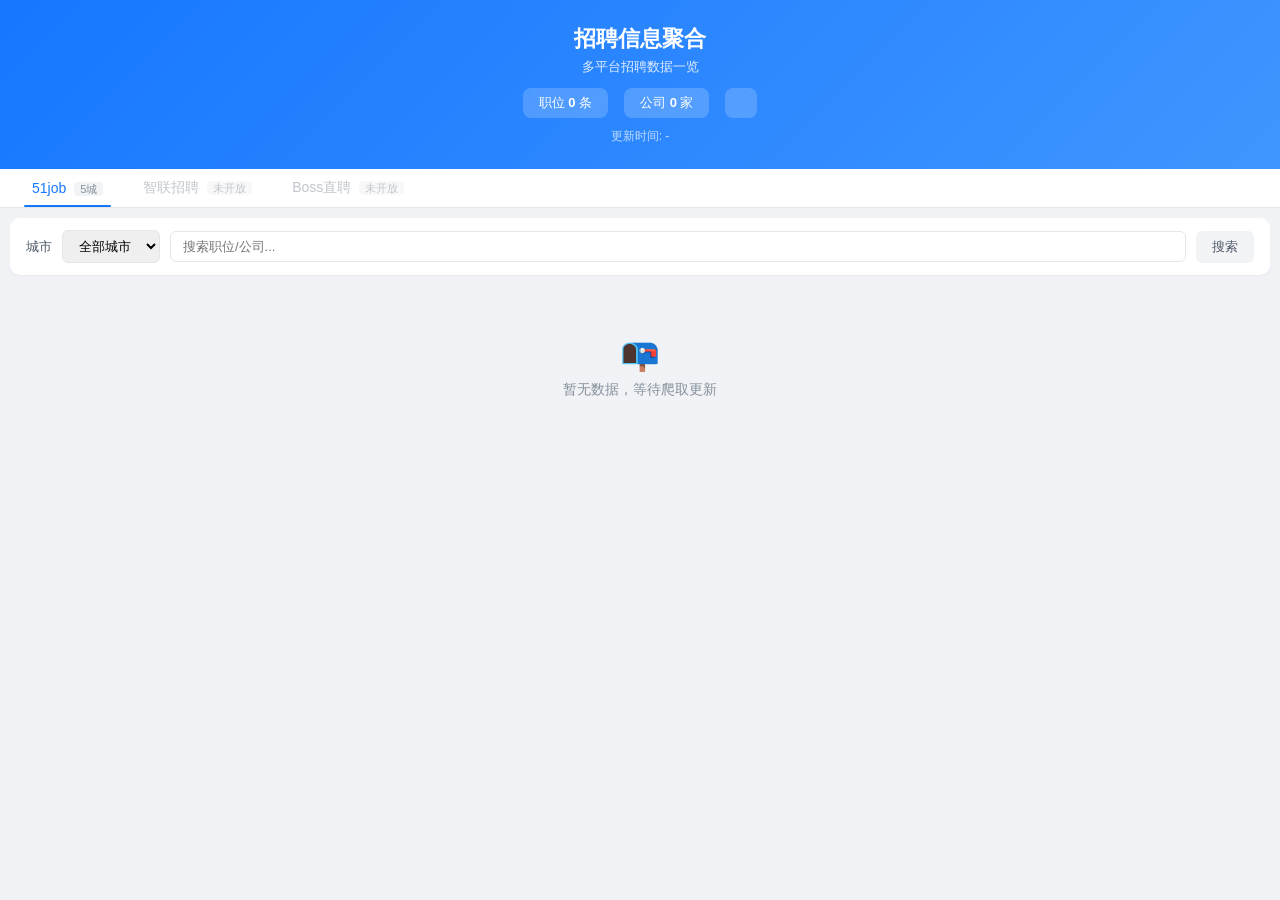
==== web/index.html @ e9cbcc81 "重构: 多平台爬虫框架 + 静态前端 + GitHub Pages部署 - 拆分src/为scrapers/子模块架构(BaseScraper抽象基类) - 51job爬虫迁移到scrapers/jo" ====
<!DOCTYPE html>
<html lang="zh-CN">
<head>
    <meta charset="UTF-8">
    <meta name="viewport" content="width=device-width, initial-scale=1.0">
    <title>招聘信息聚合 - jobSpider</title>
    <link rel="stylesheet" href="css/style.css">
</head>
<body>

<div class="header">
    <h1>招聘信息聚合</h1>
    <div class="subtitle">多平台招聘数据一览</div>
    <div class="stats-row">
        <div class="stat-card">职位 <span class="num" id="totalJobs">-</span> 条</div>
        <div class="stat-card">公司 <span class="num" id="totalCompanies">-</span> 家</div>
        <div class="stat-card" id="cityStats"></div>
    </div>
    <div class="last-update">更新时间: <span id="lastUpdate">-</span></div>
</div>

<div class="tabs">
    <button class="tab-btn active" data-source="job51" onclick="switchSource('job51')">
        51job <span class="tab-badge">5城</span>
    </button>
    <button class="tab-btn" data-source="zhilian" onclick="switchSource('zhilian')">
        智联招聘 <span class="tab-badge">未开放</span>
    </button>
    <button class="tab-btn" data-source="boss" onclick="switchSource('boss')">
        Boss直聘 <span class="tab-badge">未开放</span>
    </button>
</div>

<div class="controls">
    <label>城市</label>
    <select id="cityFilter" onchange="loadJobs(1)">
        <option value="">全部城市</option>
    </select>
    <input type="text" id="searchBox" placeholder="搜索职位/公司..." style="flex:1;min-width:150px;">
    <button class="btn btn-light" onclick="filterJobs()">搜索</button>
</div>

<div class="jobs-list" id="jobsList">
    <div class="loading-box"><span class="spinner"></span><br>加载中...</div>
</div>

<div class="pagination" id="pagination"></div>

<script src="js/render.js"></script>
<script src="js/app.js"></script>
</body>
</html>
---- web/css/style.css ----
:root {
    --primary: #1677ff;
    --primary-dark: #0958d9;
    --bg: #f0f2f5;
    --card-bg: #ffffff;
    --text: #1d2129;
    --text-light: #4e5969;
    --text-muted: #86909c;
    --border: #e5e6eb;
    --salary: #e74c3c;
    --tag-bg: #f2f3f5;
    --tag-text: #4e5969;

    /* 平台色 */
    --color-51job: #1677ff;
    --color-zhilian: #f5222d;
    --color-boss: #00b38a;
}
* { margin: 0; padding: 0; box-sizing: border-box; }
body {
    font-family: -apple-system, BlinkMacSystemFont, 'Segoe UI', Roboto,
                 'PingFang SC', 'Microsoft YaHei', sans-serif;
    background: var(--bg);
    color: var(--text);
    min-height: 100vh;
}

/* ─── Header ─────────────────────────── */
.header {
    background: linear-gradient(135deg, var(--color-51job) 0%, #4096ff 100%);
    color: white; padding: 24px 20px; text-align: center;
}
.header h1 { font-size: 22px; font-weight: 600; margin-bottom: 4px; }
.header .subtitle { font-size: 13px; opacity: 0.85; margin-bottom: 12px; }
.stats-row {
    display: flex; justify-content: center; gap: 16px; flex-wrap: wrap;
}
.stat-card {
    background: rgba(255,255,255,0.18); padding: 6px 16px;
    border-radius: 8px; font-size: 13px;
}
.stat-card .num { font-weight: 600; }
.last-update { font-size: 12px; opacity: 0.7; margin-top: 10px; }

/* ─── Tabs ──────────────────────────── */
.tabs {
    display: flex; background: white; padding: 0 12px;
    border-bottom: 1px solid var(--border); gap: 0;
}
.tab-btn {
    padding: 10px 20px; border: none; background: none;
    cursor: pointer; font-size: 14px; font-weight: 500;
    color: var(--text-muted); position: relative;
    transition: color 0.2s;
}
.tab-btn:hover { color: var(--text-light); }
.tab-btn.active { color: var(--primary); }
.tab-btn.active::after {
    content: ''; position: absolute; bottom: 0; left: 12px; right: 12px;
    height: 2px; background: var(--primary); border-radius: 1px;
}
.tab-btn.disabled {
    color: var(--text-muted); cursor: default; opacity: 0.5;
}
.tab-btn.disabled::after { display: none; }
.tab-badge {
    font-size: 11px; background: var(--tag-bg); color: var(--text-muted);
    padding: 1px 6px; border-radius: 4px; margin-left: 4px;
}

/* ─── Controls ──────────────────────── */
.controls {
    padding: 12px 16px; background: white; margin: 10px;
    border-radius: 10px; display: flex; gap: 10px;
    align-items: center; flex-wrap: wrap;
    box-shadow: 0 1px 2px rgba(0,0,0,0.04);
}
.controls label { font-size: 13px; color: var(--text-light); white-space: nowrap; }
.btn {
    padding: 7px 16px; border: none; border-radius: 6px;
    cursor: pointer; font-size: 13px; white-space: nowrap;
    transition: all 0.2s; display: inline-flex; align-items: center; gap: 4px;
}
.btn-primary { background: var(--primary); color: white; }
.btn-primary:hover { background: var(--primary-dark); }
.btn-light { background: var(--tag-bg); color: var(--text-light); }
.btn-light:hover { background: var(--border); }
select, input[type="text"] {
    padding: 7px 12px; border: 1px solid var(--border);
    border-radius: 6px; font-size: 13px; outline: none;
    transition: border-color 0.2s;
}
select:focus, input[type="text"]:focus { border-color: var(--primary); }

/* ─── Job Cards ─────────────────────── */
.jobs-list { padding: 10px 12px; }
.job-card {
    background: var(--card-bg); margin-bottom: 8px; padding: 14px 16px;
    border-radius: 10px; box-shadow: 0 1px 3px rgba(0,0,0,0.04);
    transition: box-shadow 0.2s, transform 0.1s;
}
.job-card:hover {
    box-shadow: 0 4px 12px rgba(0,0,0,0.08);
    transform: translateY(-1px);
}
.job-header {
    display: flex; justify-content: space-between; align-items: center;
    margin-bottom: 6px; gap: 8px;
}
.job-title {
    font-size: 15px; font-weight: 600; flex: 1;
}
.job-title a { color: var(--text); text-decoration: none; }
.job-title a:hover { color: var(--primary); }
.source-tag {
    font-size: 11px; padding: 2px 8px; border-radius: 4px;
    white-space: nowrap;
}
.source-tag.job51 { background: #e6f4ff; color: var(--color-51job); }
.source-tag.zhilian { background: #fff1f0; color: var(--color-zhilian); }
.source-tag.boss { background: #e6fffb; color: var(--color-boss); }

.job-company {
    color: var(--text-light); font-size: 13px; margin-bottom: 8px;
}
.job-meta {
    display: flex; gap: 8px; font-size: 12px; color: var(--text-muted);
    flex-wrap: wrap;
}
.job-salary { color: var(--salary); font-weight: 600; }
.job-city-tag {
    background: var(--tag-bg); color: var(--tag-text);
    padding: 1px 6px; border-radius: 3px; font-size: 11px;
}

/* ─── Pagination ────────────────────── */
.pagination {
    text-align: center; padding: 16px; display: flex;
    justify-content: center; gap: 4px;
}
.page-btn {
    min-width: 36px; height: 32px; border: 1px solid var(--border);
    border-radius: 6px; background: white; cursor: pointer;
    font-size: 13px; color: var(--text-light); transition: all 0.15s;
}
.page-btn:hover { border-color: var(--primary); color: var(--primary); }
.page-btn.active {
    background: var(--primary); color: white; border-color: var(--primary);
}
.page-btn.disabled { opacity: 0.4; cursor: default; }

/* ─── Loading / Empty ───────────────── */
.loading-box {
    text-align: center; padding: 40px; color: var(--text-muted);
}
.spinner {
    display: inline-block; width: 24px; height: 24px;
    border: 3px solid var(--border); border-radius: 50%;
    border-top-color: var(--primary);
    animation: spin 0.8s linear infinite;
    margin-bottom: 8px;
}
@keyframes spin { to { transform: rotate(360deg); } }
.empty-box { text-align: center; padding: 40px; color: var(--text-muted); }
.empty-box .icon { font-size: 32px; margin-bottom: 8px; }
.empty-box .msg { font-size: 14px; }

/* ─── Coming Soon ────────────────────── */
.coming-soon {
    text-align: center; padding: 60px 20px;
}
.coming-soon .icon { font-size: 48px; margin-bottom: 16px; opacity: 0.6; }
.coming-soon .title { font-size: 18px; color: var(--text); margin-bottom: 8px; }
.coming-soon .desc { font-size: 14px; color: var(--text-muted); }

/* ─── Responsive ────────────────────── */
@media (max-width: 600px) {
    .header h1 { font-size: 18px; }
    .header { padding: 16px 12px; }
    .controls { flex-direction: column; align-items: stretch; padding: 10px; }
    .controls .btn { width: 100%; justify-content: center; }
    .controls input { width: 100%; }
    .tabs { padding: 0 8px; }
    .tab-btn { padding: 8px 12px; font-size: 13px; }
    .job-card { padding: 10px 12px; }
    .job-title { font-size: 14px; }
    .job-meta { font-size: 11px; gap: 6px; }
}
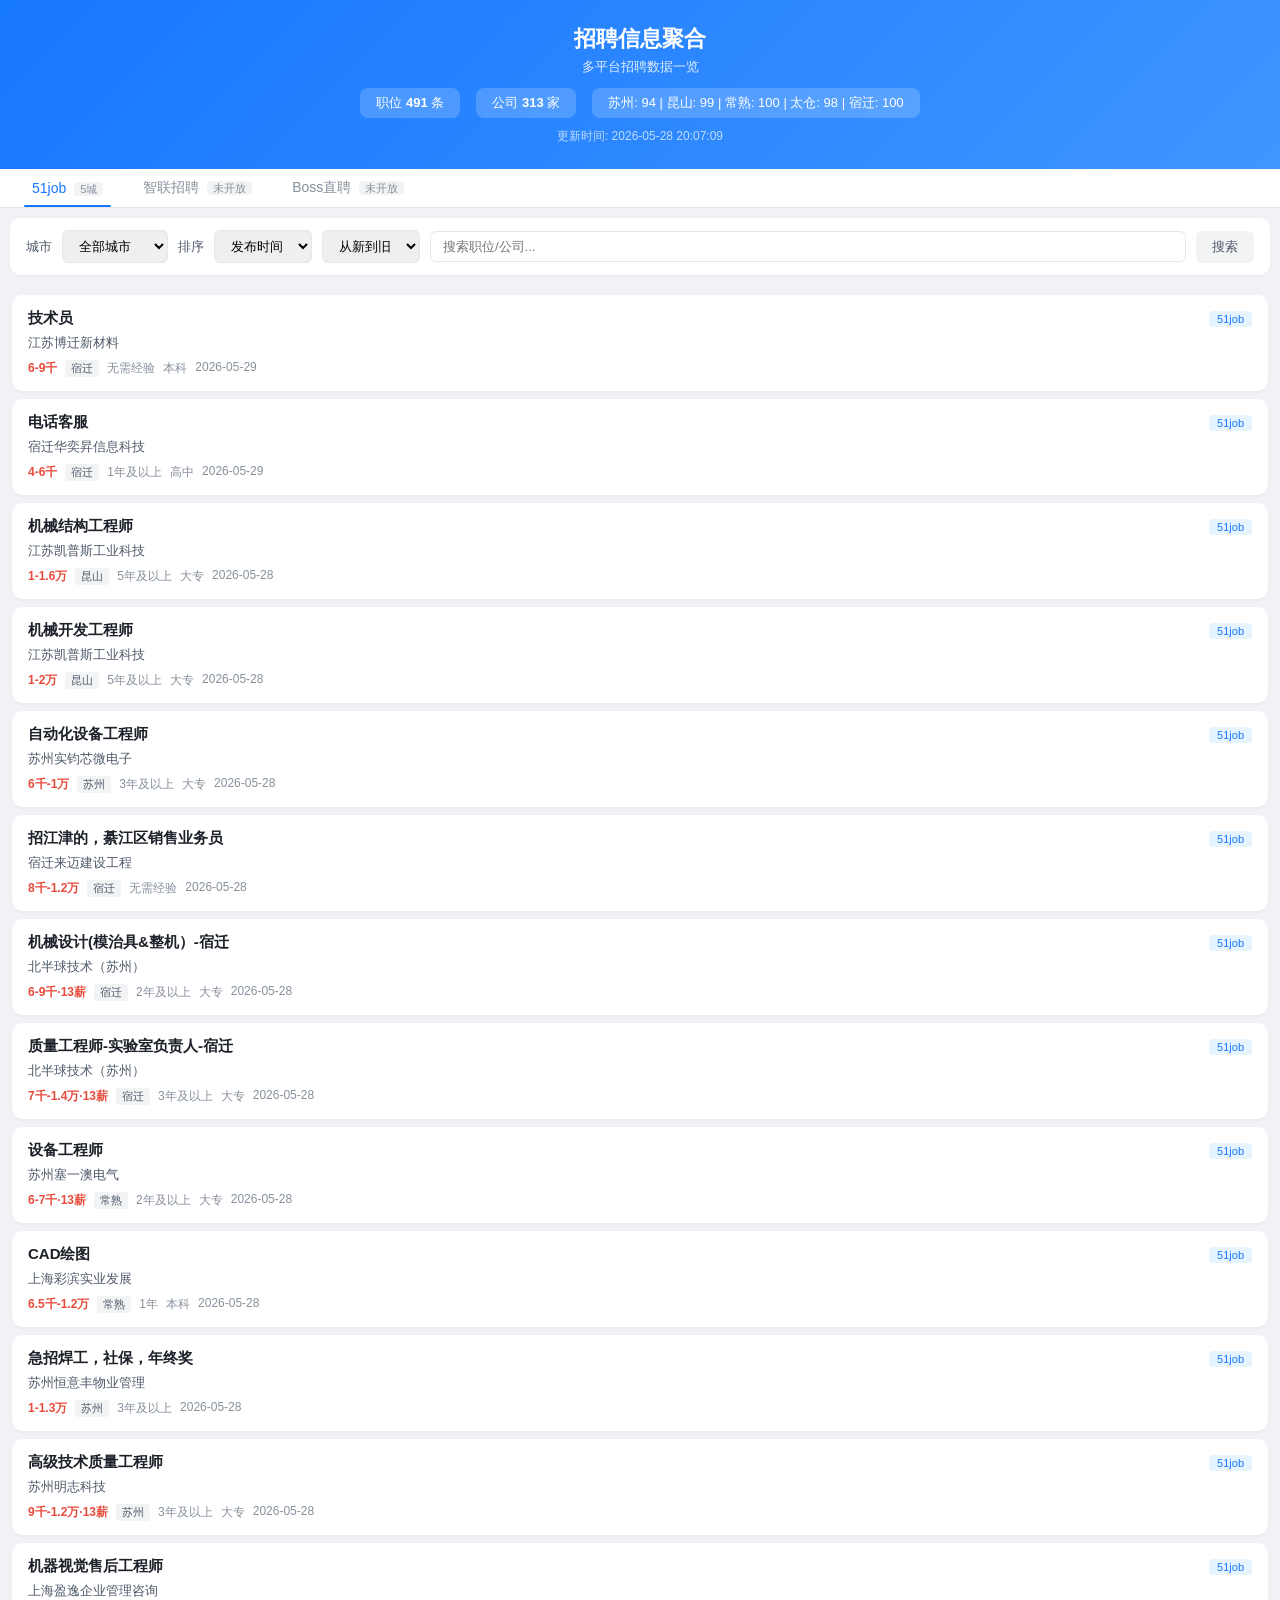
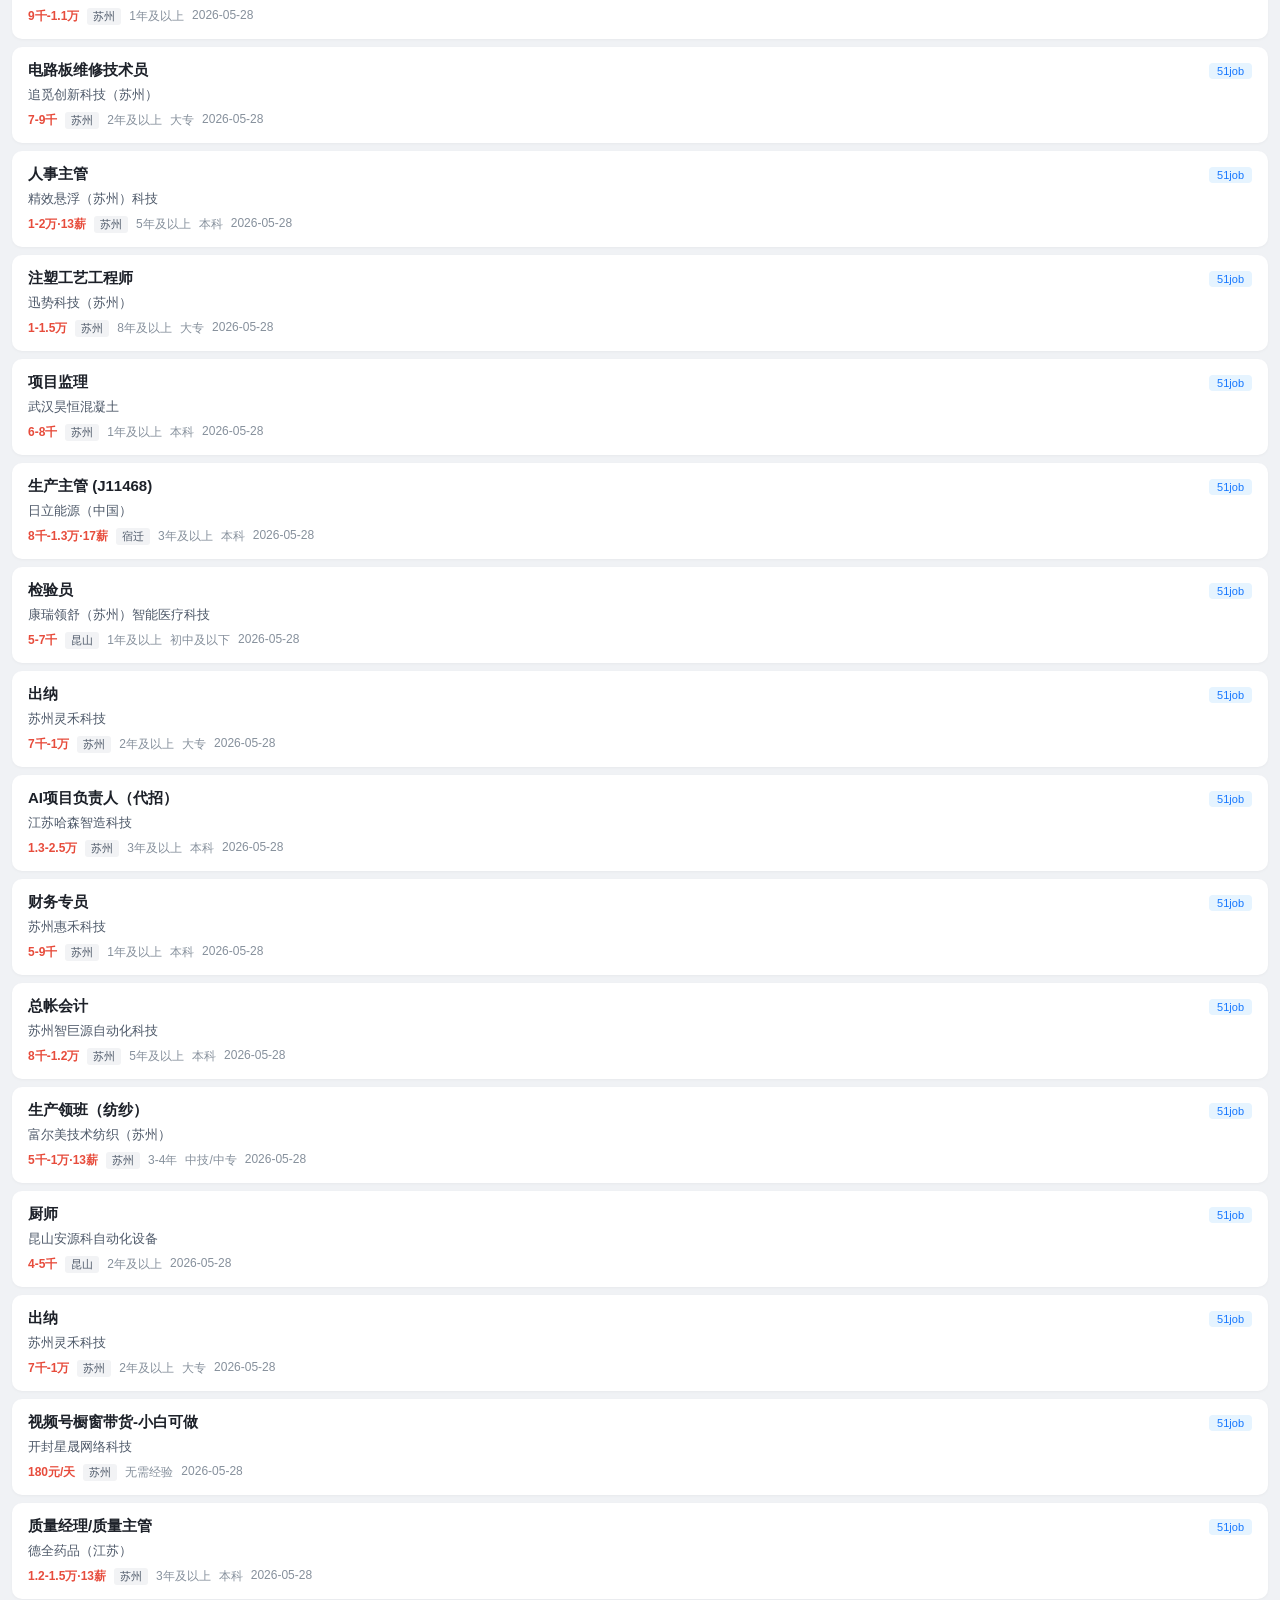
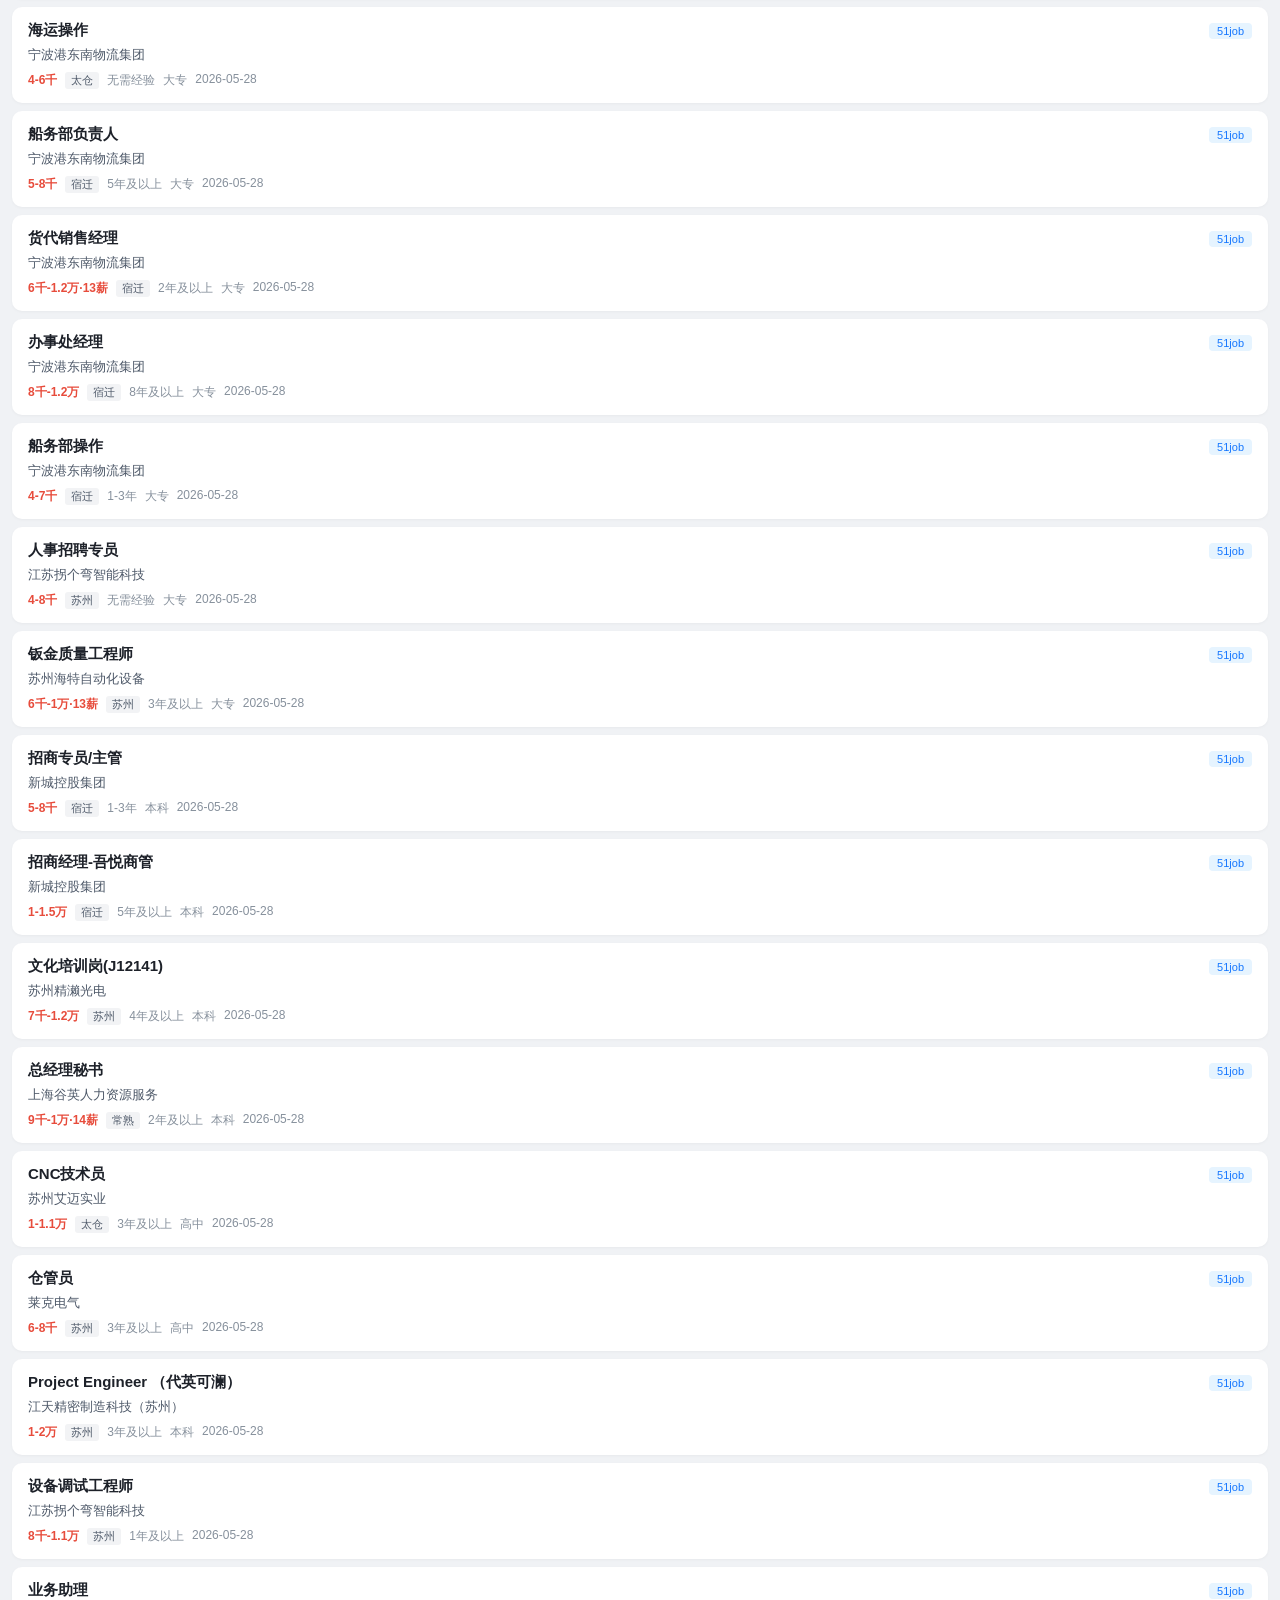
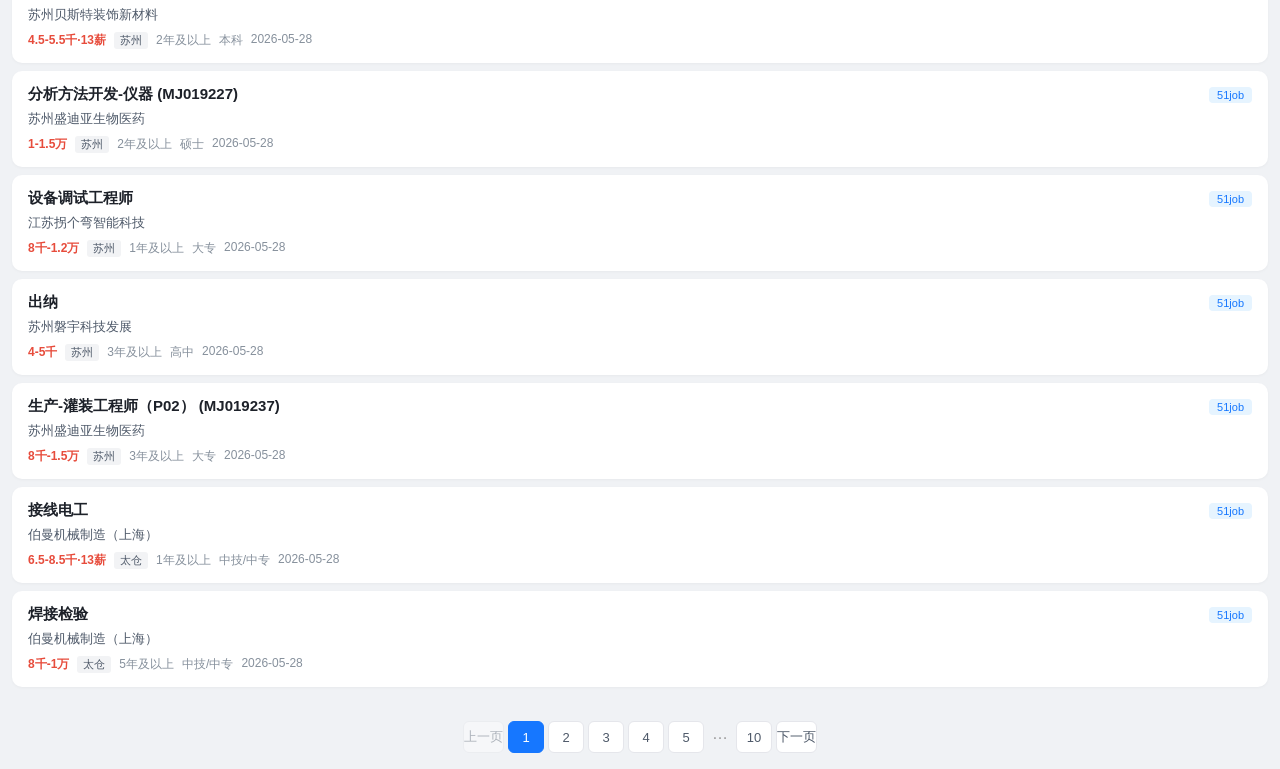
==== commit 2b010869: "feat: 添加排序方式选择(发布/确认/更新时间)，默认从新到旧" ====
--- a/web/index.html
+++ b/web/index.html
@@ -36,6 +36,16 @@
     <select id="cityFilter" onchange="loadJobs(1)">
         <option value="">全部城市</option>
     </select>
+    <label>排序</label>
+    <select id="sortField" onchange="loadJobs(1)">
+        <option value="issue_date">发布时间</option>
+        <option value="confirm_date">确认时间</option>
+        <option value="update_time">更新时间</option>
+    </select>
+    <select id="sortOrder" onchange="loadJobs(1)">
+        <option value="desc">从新到旧</option>
+        <option value="asc">从旧到新</option>
+    </select>
     <input type="text" id="searchBox" placeholder="搜索职位/公司..." style="flex:1;min-width:150px;">
     <button class="btn btn-light" onclick="filterJobs()">搜索</button>
 </div>
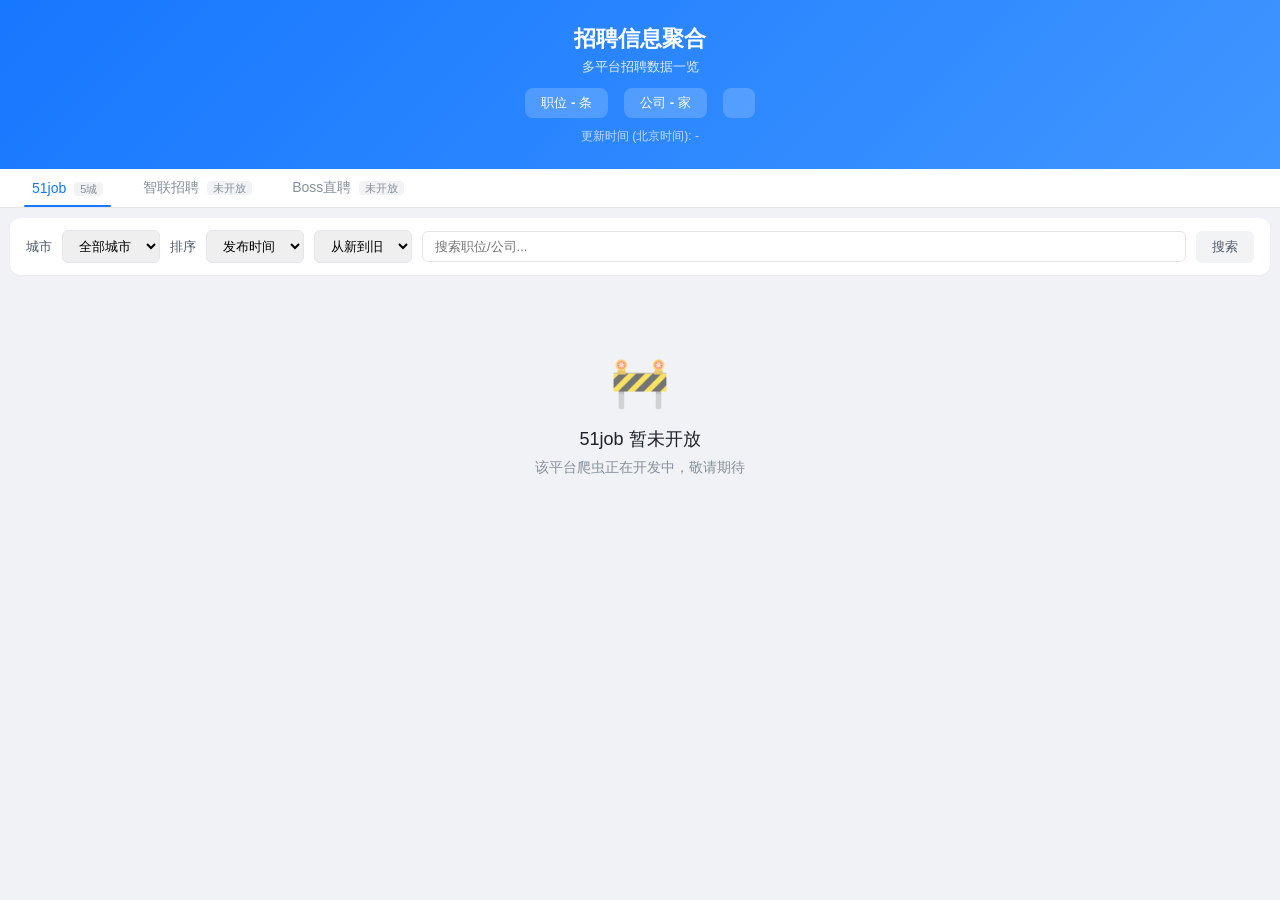
==== commit c84d0238: "Use Beijing time throughout, scrape every 2 hours 8AM-8PM - GitHub Actions cron: Beijing 8,10,12,14," ====
--- a/web/index.html
+++ b/web/index.html
@@ -16,7 +16,7 @@
         <div class="stat-card">公司 <span class="num" id="totalCompanies">-</span> 家</div>
         <div class="stat-card" id="cityStats"></div>
     </div>
-    <div class="last-update">更新时间: <span id="lastUpdate">-</span></div>
+    <div class="last-update">更新时间 (北京时间): <span id="lastUpdate">-</span></div>
 </div>
 
 <div class="tabs">
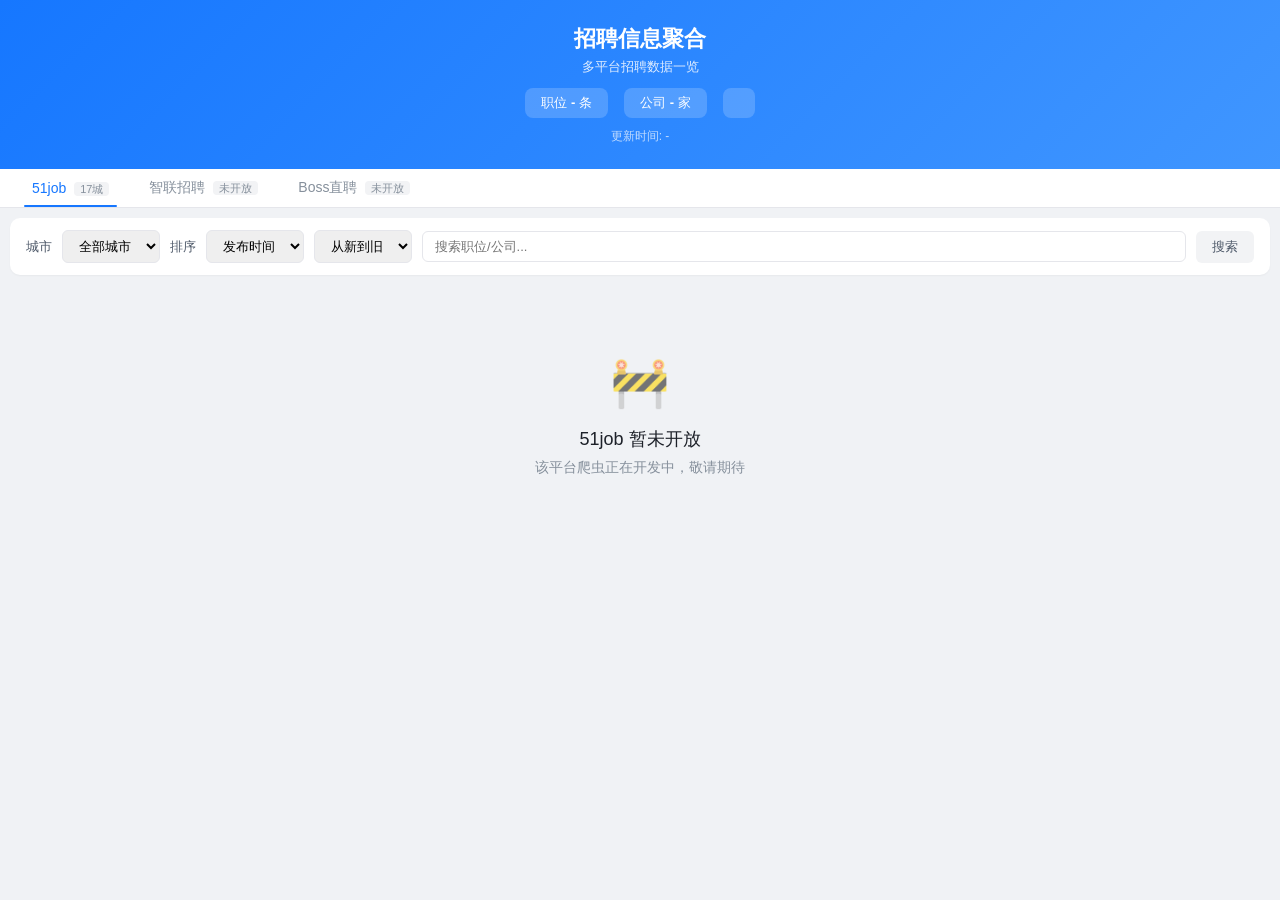
==== commit 9672bff1: "feat: 优化51job爬虫(17城+重试+数据验证), 迁移部署到Cloudflare Pages - 爬虫: 扩展城市至17个(江苏+上海), API重试逻辑, 数据验证清洗 - 浏览器: 增强" ====
--- a/web/index.html
+++ b/web/index.html
@@ -16,12 +16,12 @@
         <div class="stat-card">公司 <span class="num" id="totalCompanies">-</span> 家</div>
         <div class="stat-card" id="cityStats"></div>
     </div>
-    <div class="last-update">更新时间 (北京时间): <span id="lastUpdate">-</span></div>
+    <div class="last-update">更新时间: <span id="lastUpdate">-</span></div>
 </div>
 
 <div class="tabs">
     <button class="tab-btn active" data-source="job51" onclick="switchSource('job51')">
-        51job <span class="tab-badge">5城</span>
+        51job <span class="tab-badge">17城</span>
     </button>
     <button class="tab-btn" data-source="zhilian" onclick="switchSource('zhilian')">
         智联招聘 <span class="tab-badge">未开放</span>
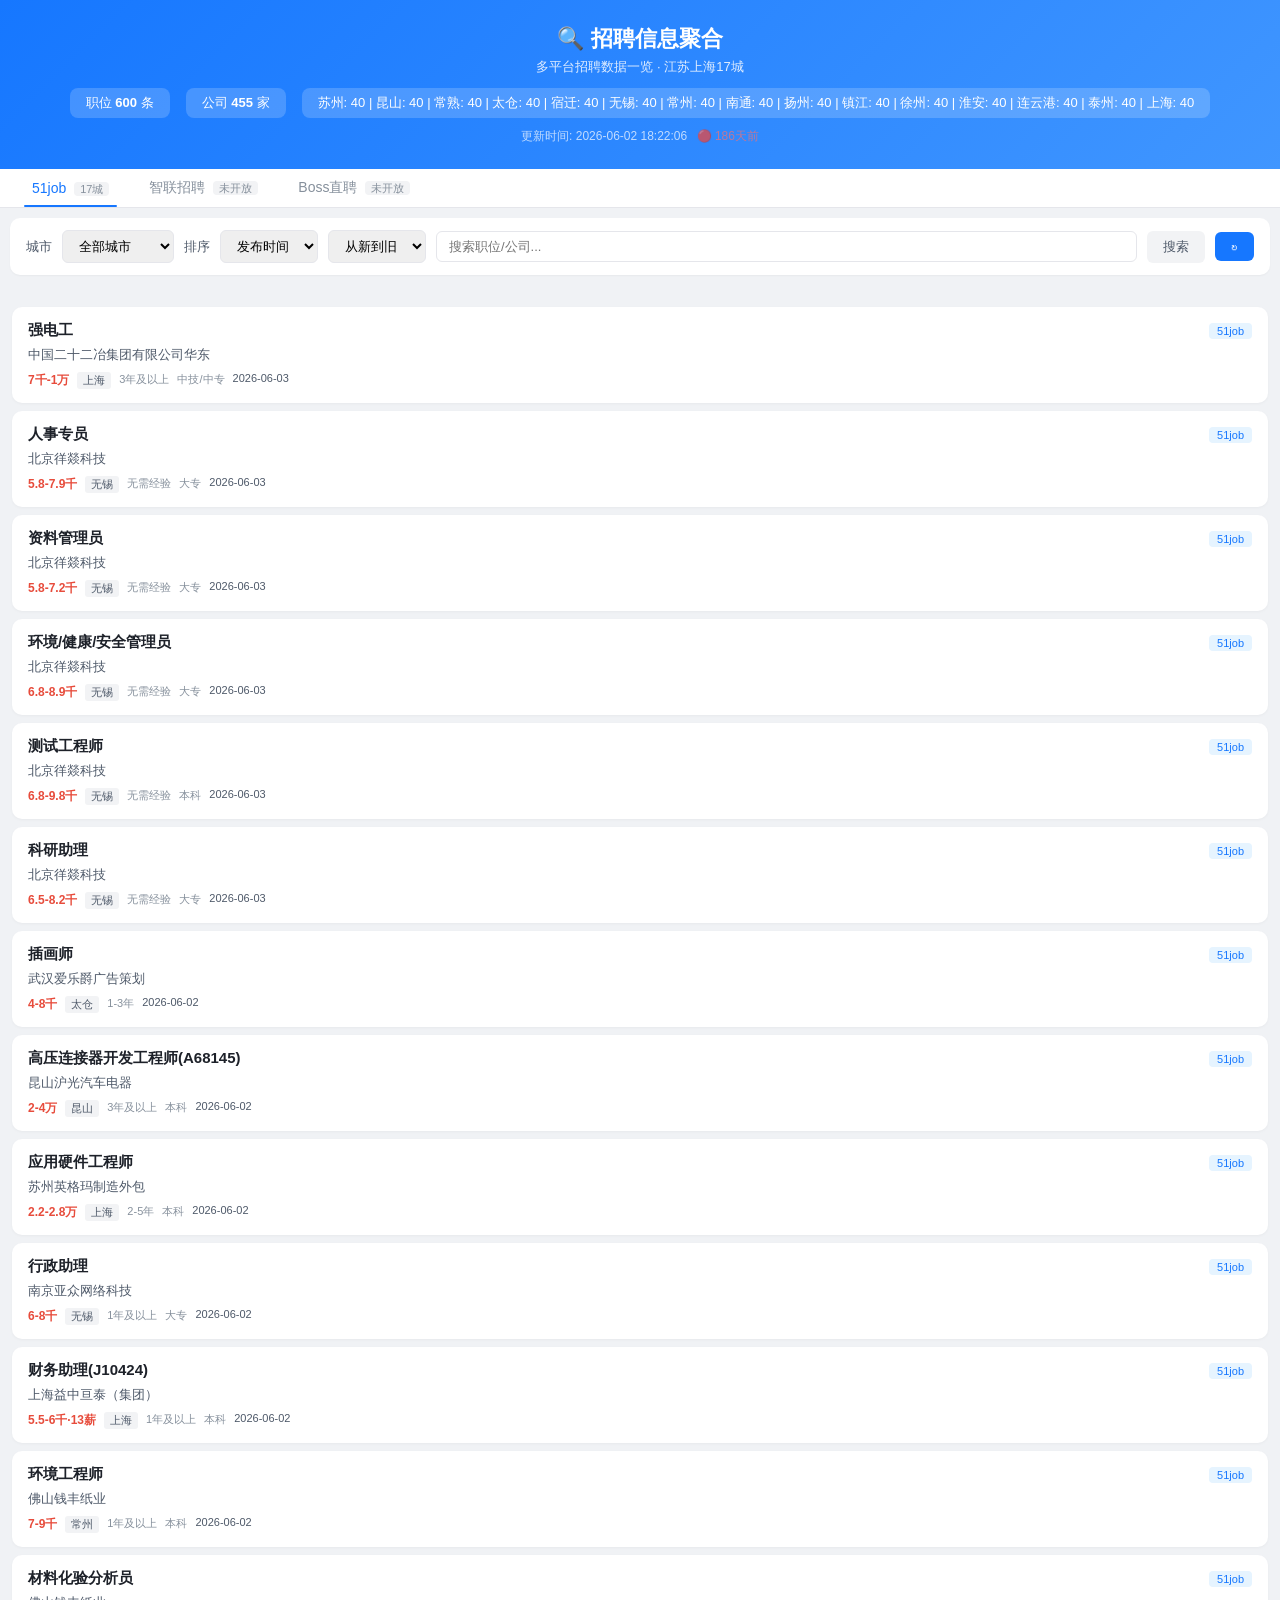
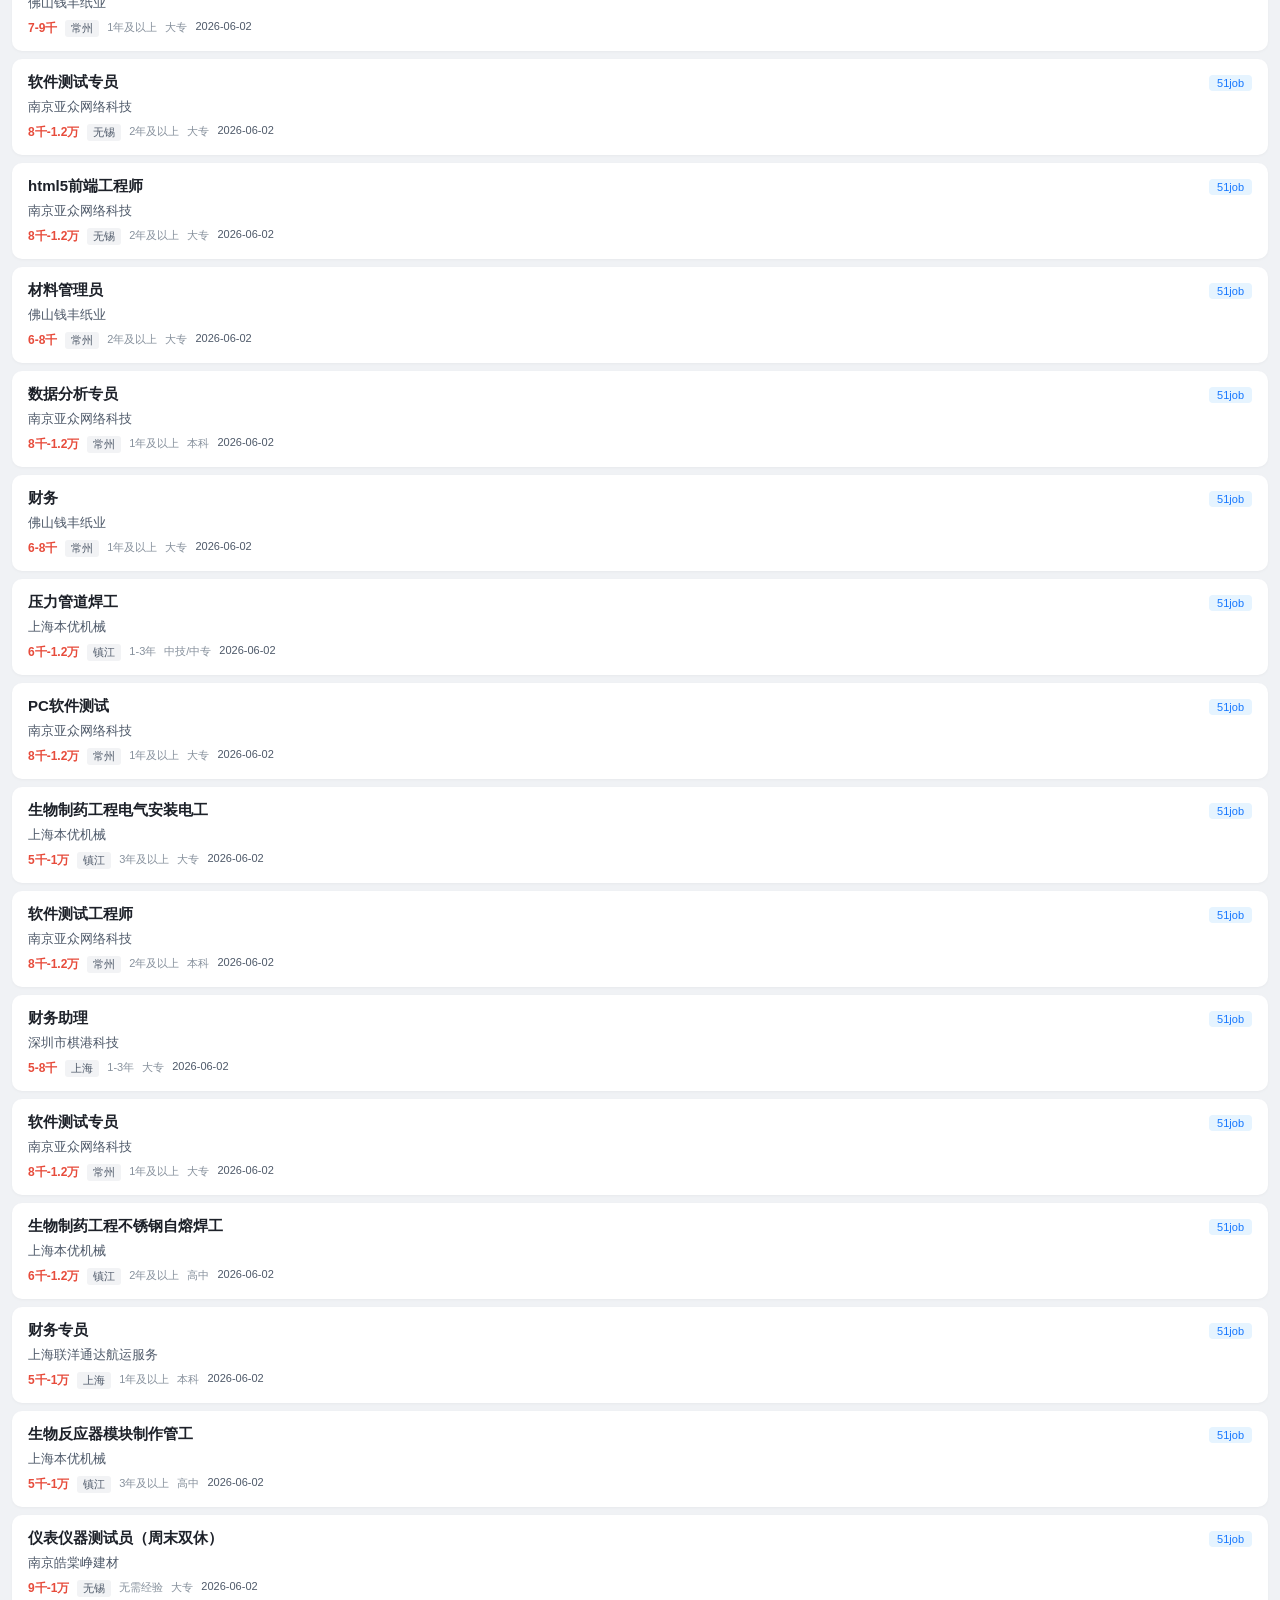
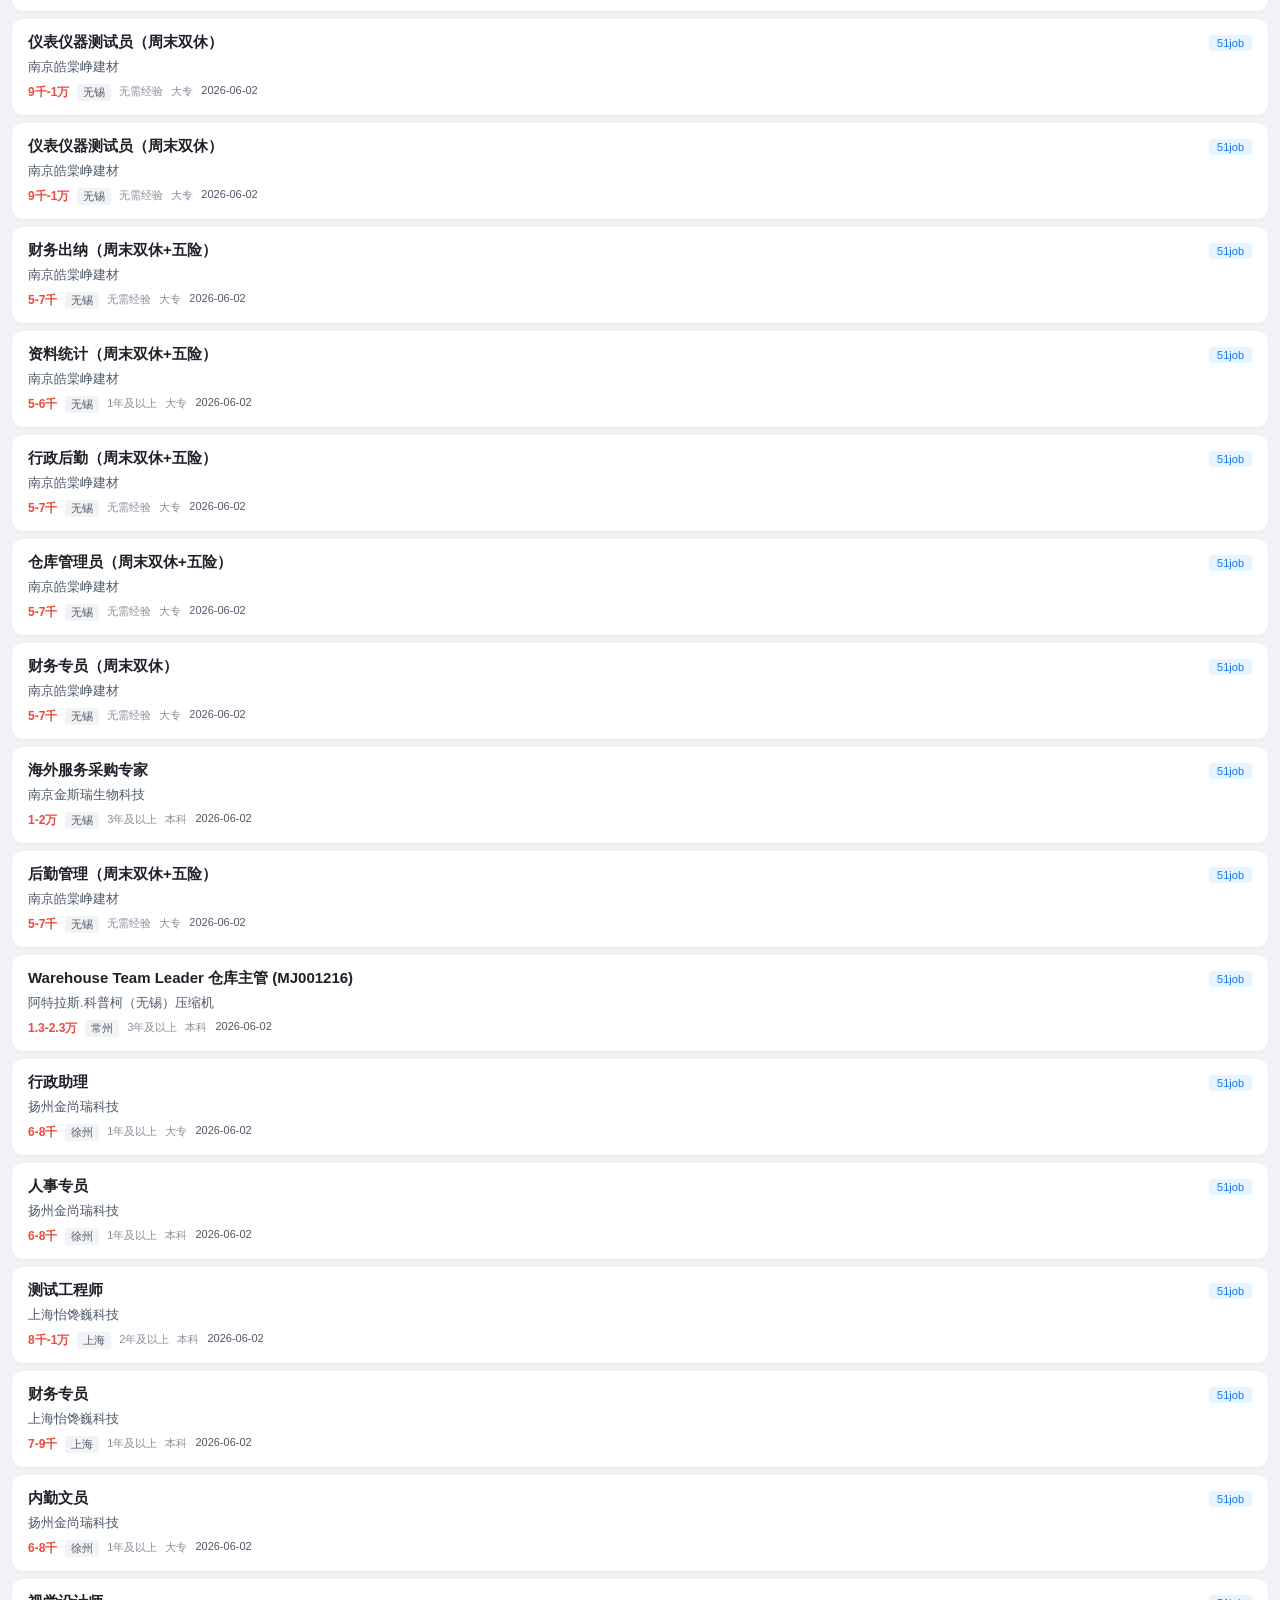
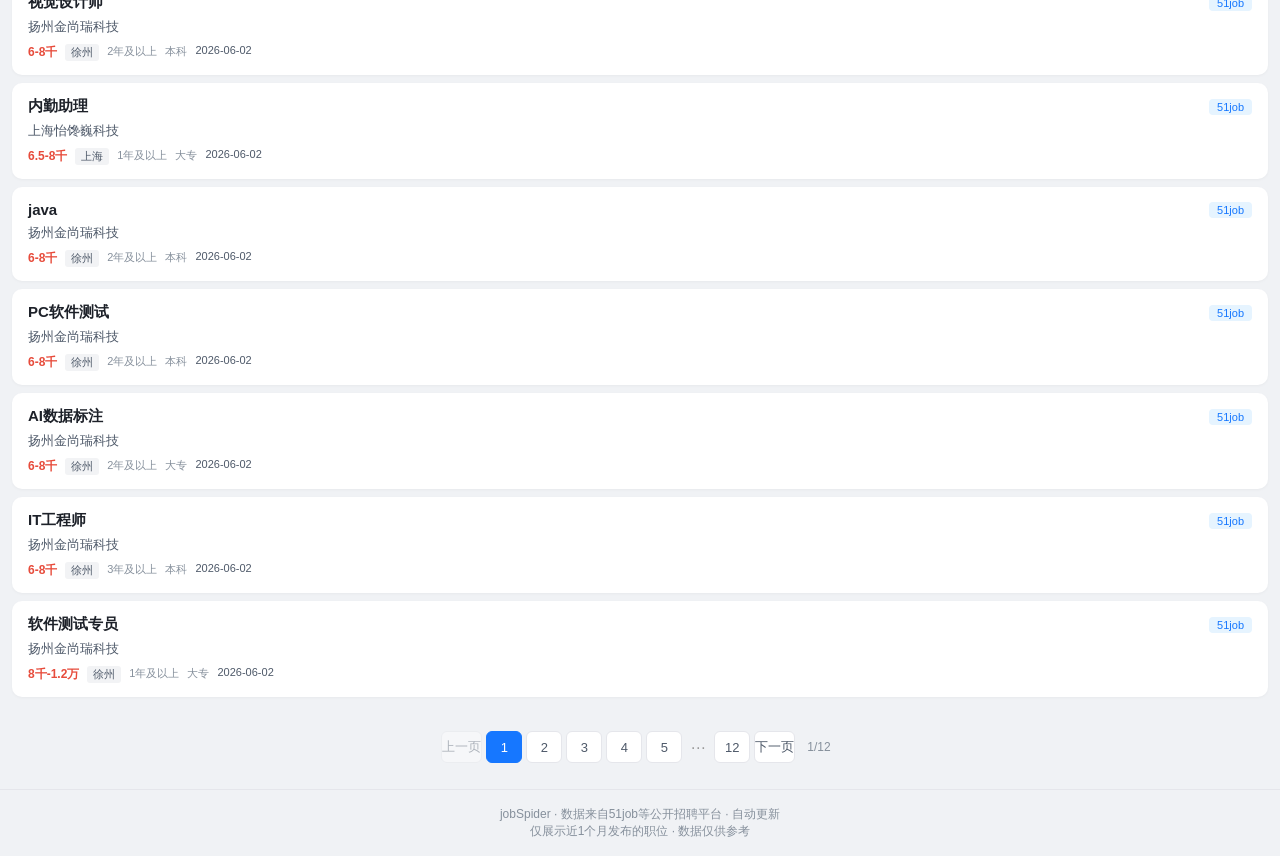
==== commit b3da1a1c: "feat: 前端UI/UX增强 - 新鲜度指示器、实时搜索、相对时间、刷新按钮、信息栏、页脚、favicon Co-Authored-By: Claude Opus 4.8 (1M context) " ====
--- a/web/index.html
+++ b/web/index.html
@@ -5,18 +5,27 @@
     <meta name="viewport" content="width=device-width, initial-scale=1.0">
     <title>招聘信息聚合 - jobSpider</title>
     <link rel="stylesheet" href="css/style.css">
+    <!-- Favicon -->
+    <link rel="icon" href="data:image/svg+xml,<svg xmlns='http://www.w3.org/2000/svg' viewBox='0 0 100 100'><text y='.9em' font-size='90'>🔍</text></svg>">
+    <!-- Open Graph -->
+    <meta property="og:title" content="招聘信息聚合 - jobSpider">
+    <meta property="og:description" content="多平台招聘数据一览 - 51job·智联·Boss">
+    <meta property="og:type" content="website">
+    <meta name="description" content="多平台招聘数据聚合，覆盖江苏+上海17城，实时更新">
 </head>
 <body>
 
 <div class="header">
-    <h1>招聘信息聚合</h1>
-    <div class="subtitle">多平台招聘数据一览</div>
+    <h1>🔍 招聘信息聚合</h1>
+    <div class="subtitle">多平台招聘数据一览 · 江苏上海17城</div>
     <div class="stats-row">
         <div class="stat-card">职位 <span class="num" id="totalJobs">-</span> 条</div>
         <div class="stat-card">公司 <span class="num" id="totalCompanies">-</span> 家</div>
         <div class="stat-card" id="cityStats"></div>
     </div>
-    <div class="last-update">更新时间: <span id="lastUpdate">-</span></div>
+    <div class="last-update">更新时间: <span id="lastUpdate">-</span>
+        <span id="freshIndicator" class="fresh-indicator"></span>
+    </div>
 </div>
 
 <div class="tabs">
@@ -48,7 +57,10 @@
     </select>
     <input type="text" id="searchBox" placeholder="搜索职位/公司..." style="flex:1;min-width:150px;">
     <button class="btn btn-light" onclick="filterJobs()">搜索</button>
+    <button class="btn btn-primary" onclick="refreshData()" title="刷新数据">↻</button>
 </div>
+
+<div class="info-bar" id="infoBar"></div>
 
 <div class="jobs-list" id="jobsList">
     <div class="loading-box"><span class="spinner"></span><br>加载中...</div>
@@ -56,6 +68,11 @@
 
 <div class="pagination" id="pagination"></div>
 
+<footer class="footer">
+    <p>jobSpider · 数据来自51job等公开招聘平台 · 自动更新</p>
+    <p>仅展示近1个月发布的职位 · 数据仅供参考</p>
+</footer>
+
 <script src="js/render.js"></script>
 <script src="js/app.js"></script>
 </body>
--- a/web/css/style.css
+++ b/web/css/style.css
@@ -8,6 +8,7 @@
     --text-muted: #86909c;
     --border: #e5e6eb;
     --salary: #e74c3c;
+    --salary-negotiable: #86909c;
     --tag-bg: #f2f3f5;
     --tag-text: #4e5969;
 
@@ -41,6 +42,15 @@
 }
 .stat-card .num { font-weight: 600; }
 .last-update { font-size: 12px; opacity: 0.7; margin-top: 10px; }
+
+/* ─── Fresh Indicator ──────────────── */
+.fresh-indicator {
+    font-size: 12px;
+    margin-left: 6px;
+}
+.fresh-indicator.fresh { color: #4ade80; }
+.fresh-indicator.stale { color: #fbbf24; }
+.fresh-indicator.old { color: #f87171; }
 
 /* ─── Tabs ──────────────────────────── */
 .tabs {
@@ -92,6 +102,17 @@
 }
 select:focus, input[type="text"]:focus { border-color: var(--primary); }
 
+/* ─── Info Bar ──────────────────────── */
+.info-bar {
+    padding: 6px 16px; font-size: 13px; color: var(--text-light);
+    background: transparent; text-align: center;
+    transition: all 0.3s; opacity: 0; max-height: 0;
+}
+.info-bar.visible {
+    background: #e6f4ff; opacity: 1; max-height: 30px;
+    margin: 6px 10px; border-radius: 6px;
+}
+
 /* ─── Job Cards ─────────────────────── */
 .jobs-list { padding: 10px 12px; }
 .job-card {
@@ -128,9 +149,19 @@
     flex-wrap: wrap;
 }
 .job-salary { color: var(--salary); font-weight: 600; }
+.salary-negotiable { color: var(--salary-negotiable); font-weight: normal; }
 .job-city-tag {
     background: var(--tag-bg); color: var(--tag-text);
     padding: 1px 6px; border-radius: 3px; font-size: 11px;
+}
+.meta-tag {
+    font-size: 11px; color: var(--text-muted);
+}
+.date-tag {
+    color: var(--text-light);
+}
+.confirm-tag {
+    color: #00b38a;
 }
 
 /* ─── Pagination ────────────────────── */
@@ -148,6 +179,10 @@
     background: var(--primary); color: white; border-color: var(--primary);
 }
 .page-btn.disabled { opacity: 0.4; cursor: default; }
+.page-info {
+    font-size: 12px; color: var(--text-muted); padding: 4px 8px;
+    display: flex; align-items: center;
+}
 
 /* ─── Loading / Empty ───────────────── */
 .loading-box {
@@ -164,6 +199,7 @@
 .empty-box { text-align: center; padding: 40px; color: var(--text-muted); }
 .empty-box .icon { font-size: 32px; margin-bottom: 8px; }
 .empty-box .msg { font-size: 14px; }
+.empty-box .hint { font-size: 12px; color: var(--text-muted); margin-top: 4px; }
 
 /* ─── Coming Soon ────────────────────── */
 .coming-soon {
@@ -172,6 +208,13 @@
 .coming-soon .icon { font-size: 48px; margin-bottom: 16px; opacity: 0.6; }
 .coming-soon .title { font-size: 18px; color: var(--text); margin-bottom: 8px; }
 .coming-soon .desc { font-size: 14px; color: var(--text-muted); }
+
+/* ─── Footer ──────────────────────────── */
+.footer {
+    text-align: center; padding: 16px; font-size: 12px;
+    color: var(--text-muted); border-top: 1px solid var(--border);
+    margin-top: 10px;
+}
 
 /* ─── Responsive ────────────────────── */
 @media (max-width: 600px) {
@@ -185,4 +228,5 @@
     .job-card { padding: 10px 12px; }
     .job-title { font-size: 14px; }
     .job-meta { font-size: 11px; gap: 6px; }
+    .footer { padding: 12px; }
 }
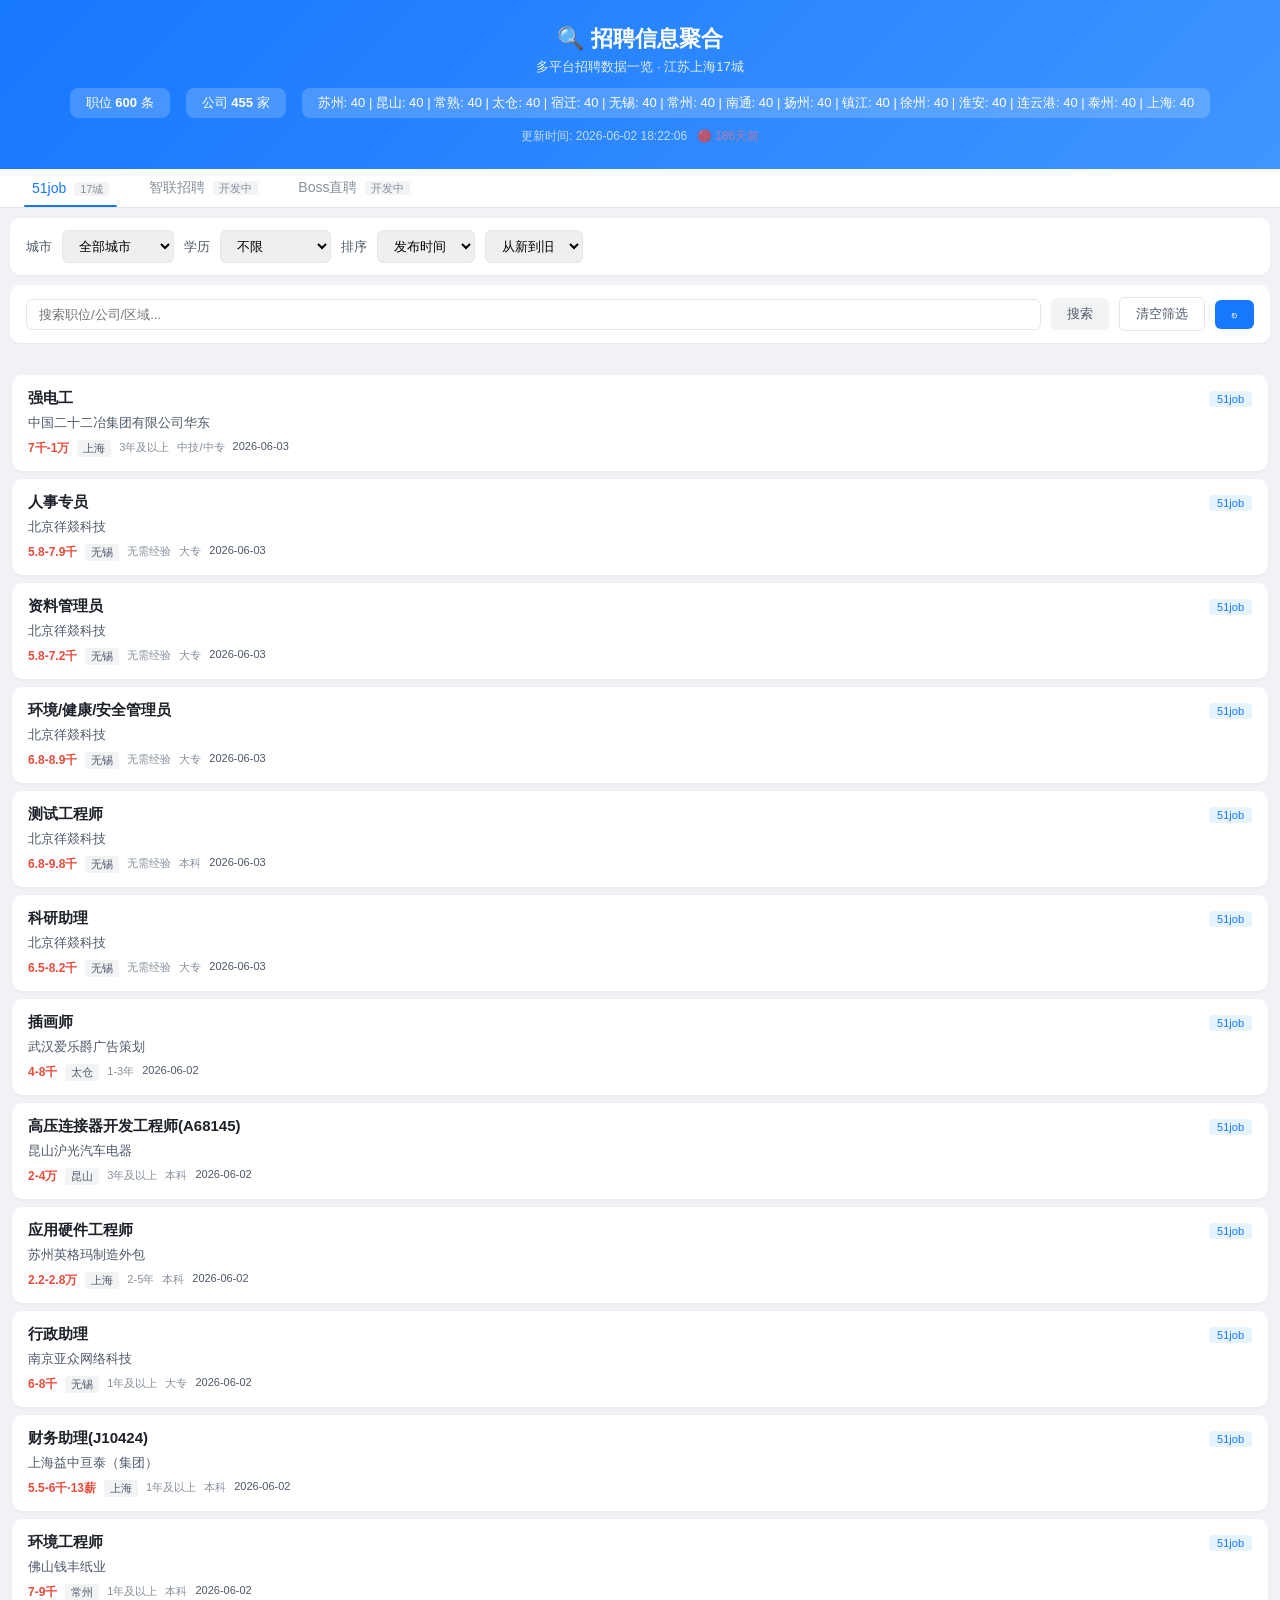
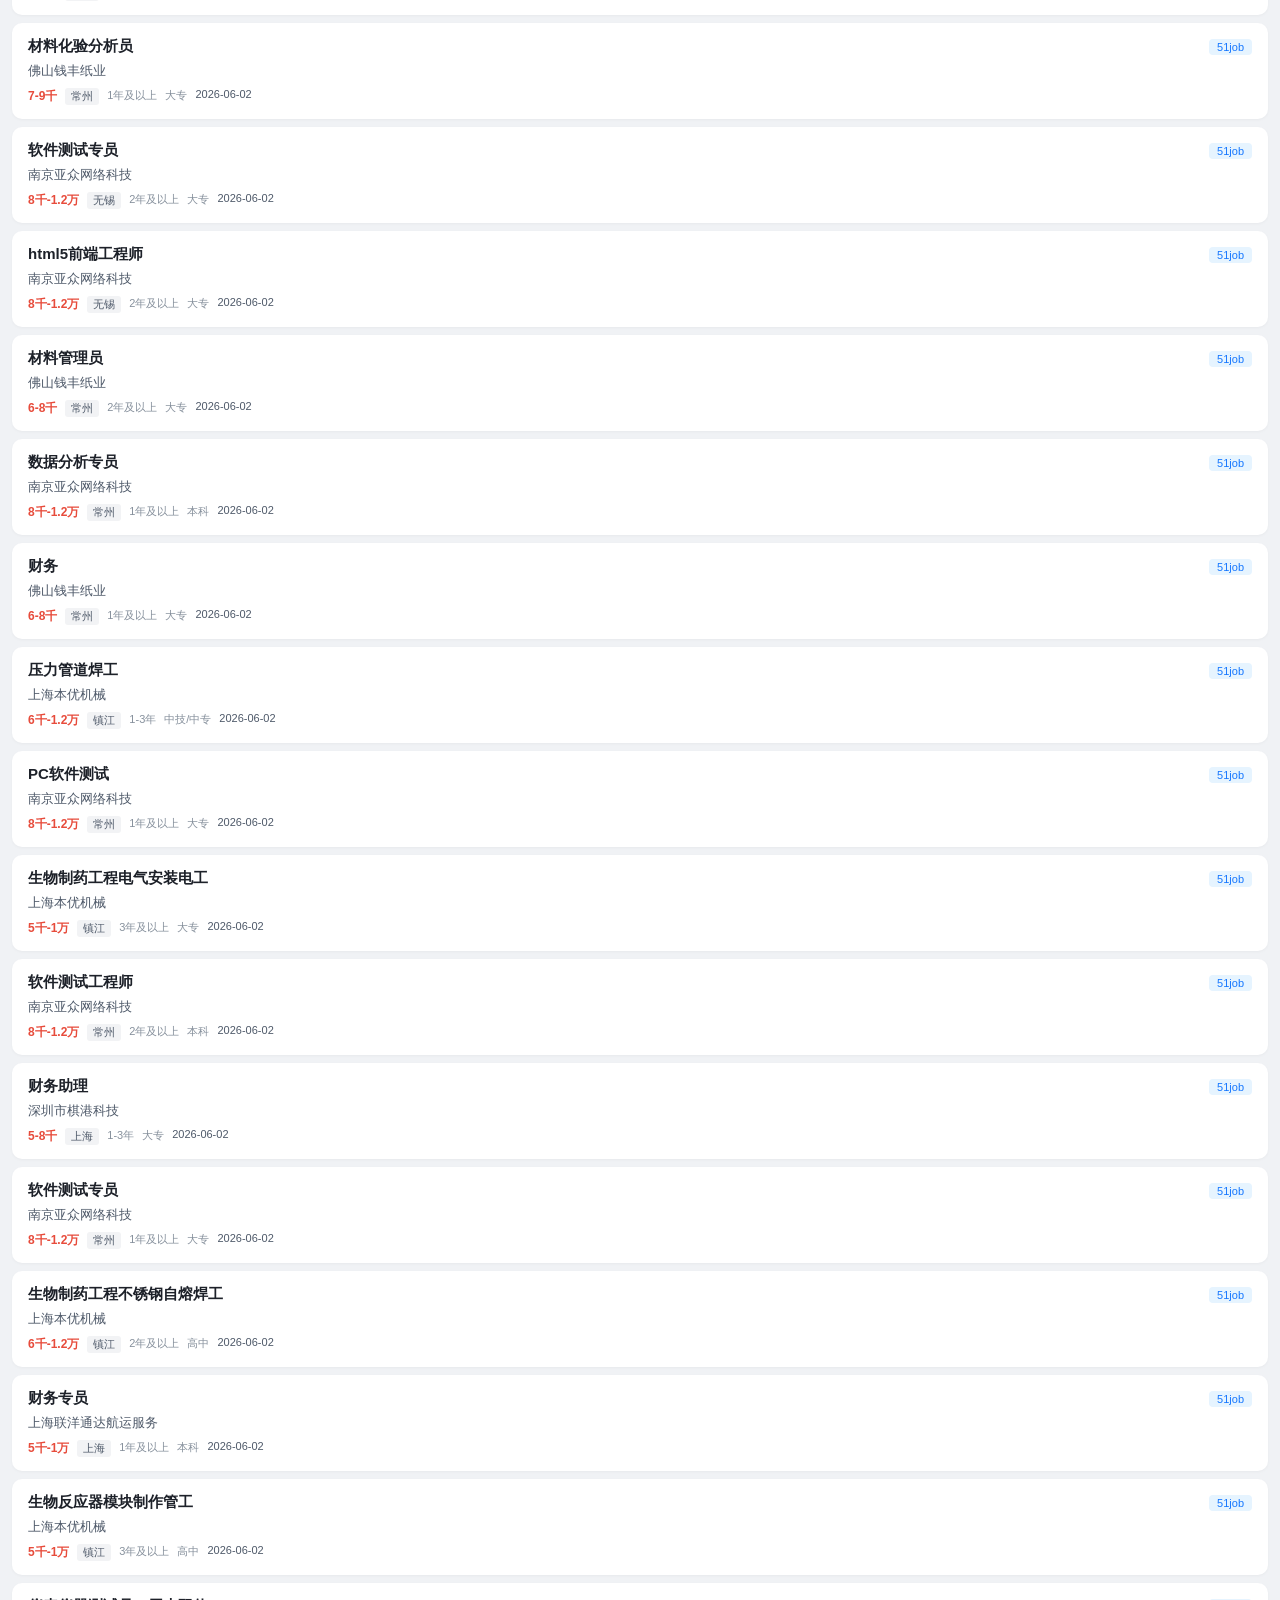
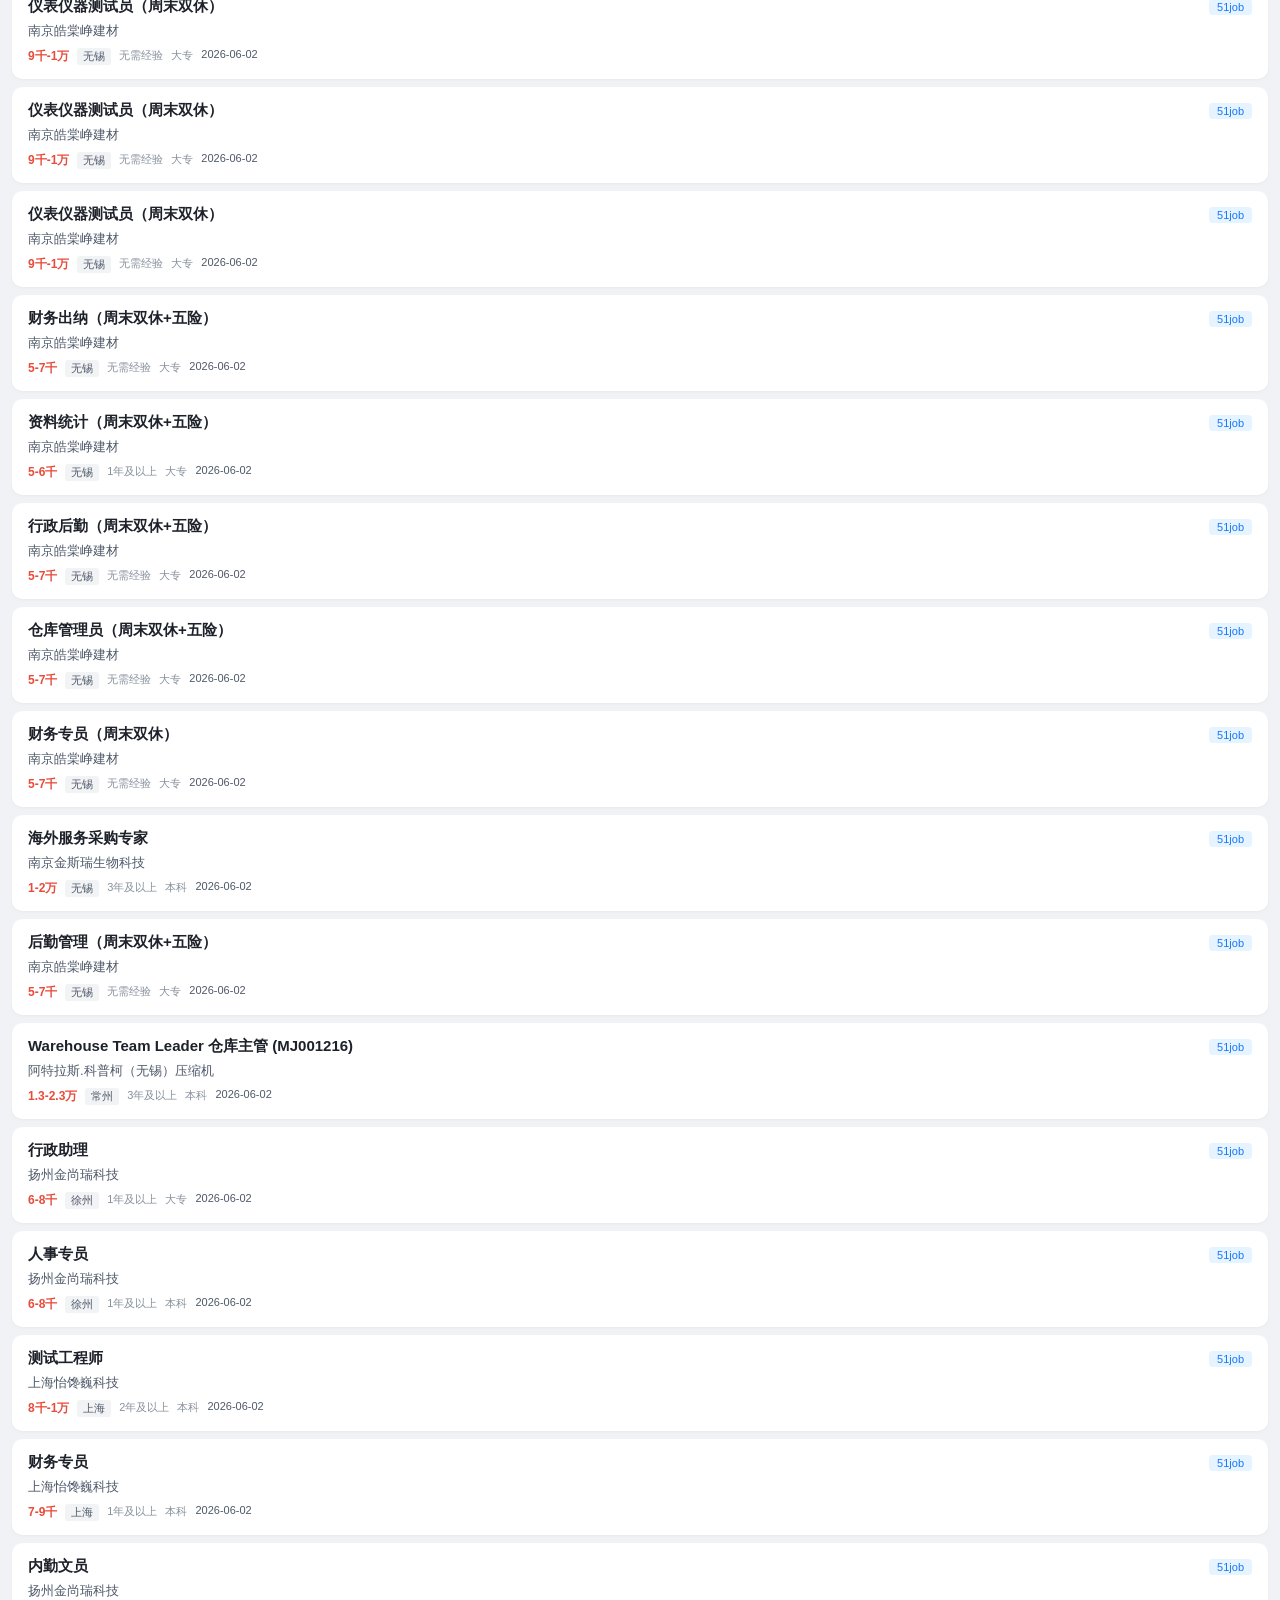
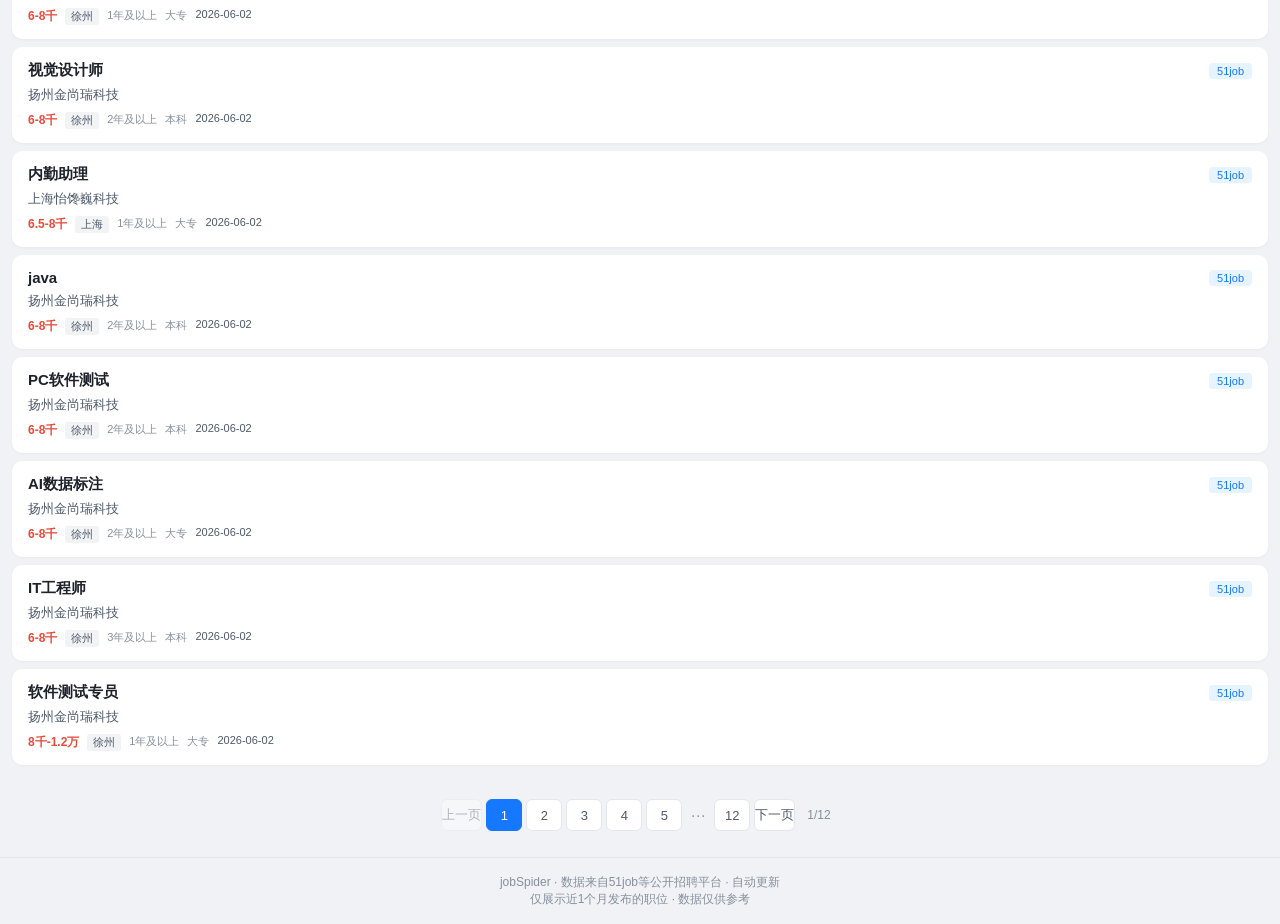
==== commit 4bc22427: "feat: 前端搜索增强 - 学历筛选、清空筛选按钮、信息栏优化 - 新增学历筛选下拉(大专/本科/硕士等) - 新增清空筛选按钮 - 搜索行独立控制栏 - 信息栏显示筛选条件组合 - Boss和智联" ====
--- a/web/index.html
+++ b/web/index.html
@@ -33,10 +33,10 @@
         51job <span class="tab-badge">17城</span>
     </button>
     <button class="tab-btn" data-source="zhilian" onclick="switchSource('zhilian')">
-        智联招聘 <span class="tab-badge">未开放</span>
+        智联招聘 <span class="tab-badge">开发中</span>
     </button>
     <button class="tab-btn" data-source="boss" onclick="switchSource('boss')">
-        Boss直聘 <span class="tab-badge">未开放</span>
+        Boss直聘 <span class="tab-badge">开发中</span>
     </button>
 </div>
 
@@ -44,6 +44,17 @@
     <label>城市</label>
     <select id="cityFilter" onchange="loadJobs(1)">
         <option value="">全部城市</option>
+    </select>
+    <label>学历</label>
+    <select id="educationFilter" onchange="loadJobs(1)">
+        <option value="">不限</option>
+        <option value="大专">大专</option>
+        <option value="本科">本科</option>
+        <option value="硕士">硕士</option>
+        <option value="博士">博士</option>
+        <option value="中专">中专/中技</option>
+        <option value="高中">高中</option>
+        <option value="初中">初中及以下</option>
     </select>
     <label>排序</label>
     <select id="sortField" onchange="loadJobs(1)">
@@ -55,8 +66,12 @@
         <option value="desc">从新到旧</option>
         <option value="asc">从旧到新</option>
     </select>
-    <input type="text" id="searchBox" placeholder="搜索职位/公司..." style="flex:1;min-width:150px;">
+</div>
+
+<div class="controls">
+    <input type="text" id="searchBox" placeholder="搜索职位/公司/区域..." style="flex:1;min-width:200px;">
     <button class="btn btn-light" onclick="filterJobs()">搜索</button>
+    <button class="btn btn-secondary" onclick="clearFilters()">清空筛选</button>
     <button class="btn btn-primary" onclick="refreshData()" title="刷新数据">↻</button>
 </div>
 
--- a/web/css/style.css
+++ b/web/css/style.css
@@ -95,6 +95,8 @@
 .btn-primary:hover { background: var(--primary-dark); }
 .btn-light { background: var(--tag-bg); color: var(--text-light); }
 .btn-light:hover { background: var(--border); }
+.btn-secondary { background: #fff; color: var(--text-light); border: 1px solid var(--border); }
+.btn-secondary:hover { background: var(--tag-bg); }
 select, input[type="text"] {
     padding: 7px 12px; border: 1px solid var(--border);
     border-radius: 6px; font-size: 13px; outline: none;
@@ -184,7 +186,7 @@
     display: flex; align-items: center;
 }
 
-/* ─── Loading / Empty ───────────────── */
+/* ─── Loading / Skeleton ──────────────── */
 .loading-box {
     text-align: center; padding: 40px; color: var(--text-muted);
 }
@@ -196,6 +198,28 @@
     margin-bottom: 8px;
 }
 @keyframes spin { to { transform: rotate(360deg); } }
+
+/* Skeleton loading cards */
+.skeleton-card {
+    background: var(--card-bg); margin-bottom: 8px; padding: 14px 16px;
+    border-radius: 10px;
+}
+.skeleton-line {
+    height: 14px; margin-bottom: 8px; border-radius: 4px;
+    background: linear-gradient(90deg, var(--tag-bg) 25%, var(--border) 50%, var(--tag-bg) 75%);
+    background-size: 200% 100%;
+    animation: shimmer 1.5s infinite;
+}
+.skeleton-line.title { height: 18px; width: 60%; }
+.skeleton-line.company { width: 40%; }
+.skeleton-line.meta { height: 12px; width: 80%; }
+.skeleton-line.short { height: 12px; width: 30%; }
+@keyframes shimmer {
+    0% { background-position: 200% 0; }
+    100% { background-position: -200% 0; }
+}
+
+/* ─── Empty ───────────────── */
 .empty-box { text-align: center; padding: 40px; color: var(--text-muted); }
 .empty-box .icon { font-size: 32px; margin-bottom: 8px; }
 .empty-box .msg { font-size: 14px; }
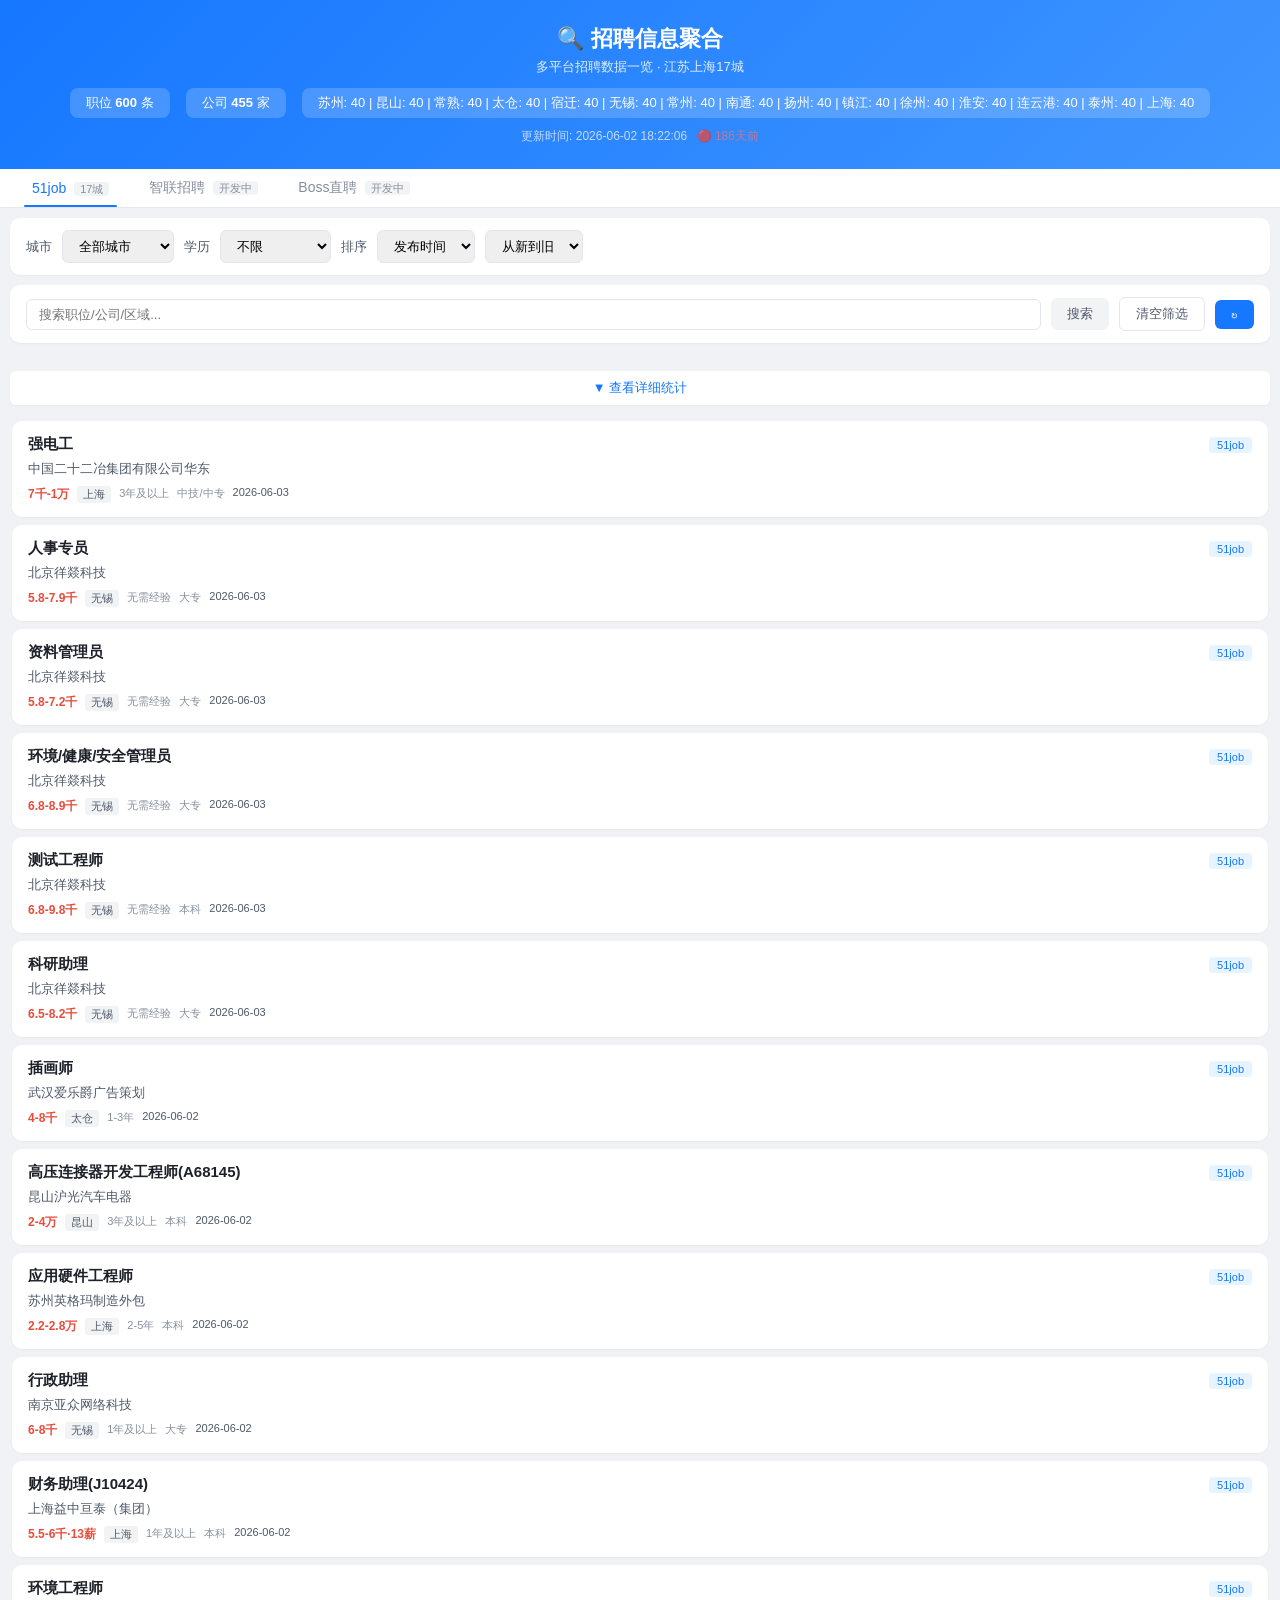
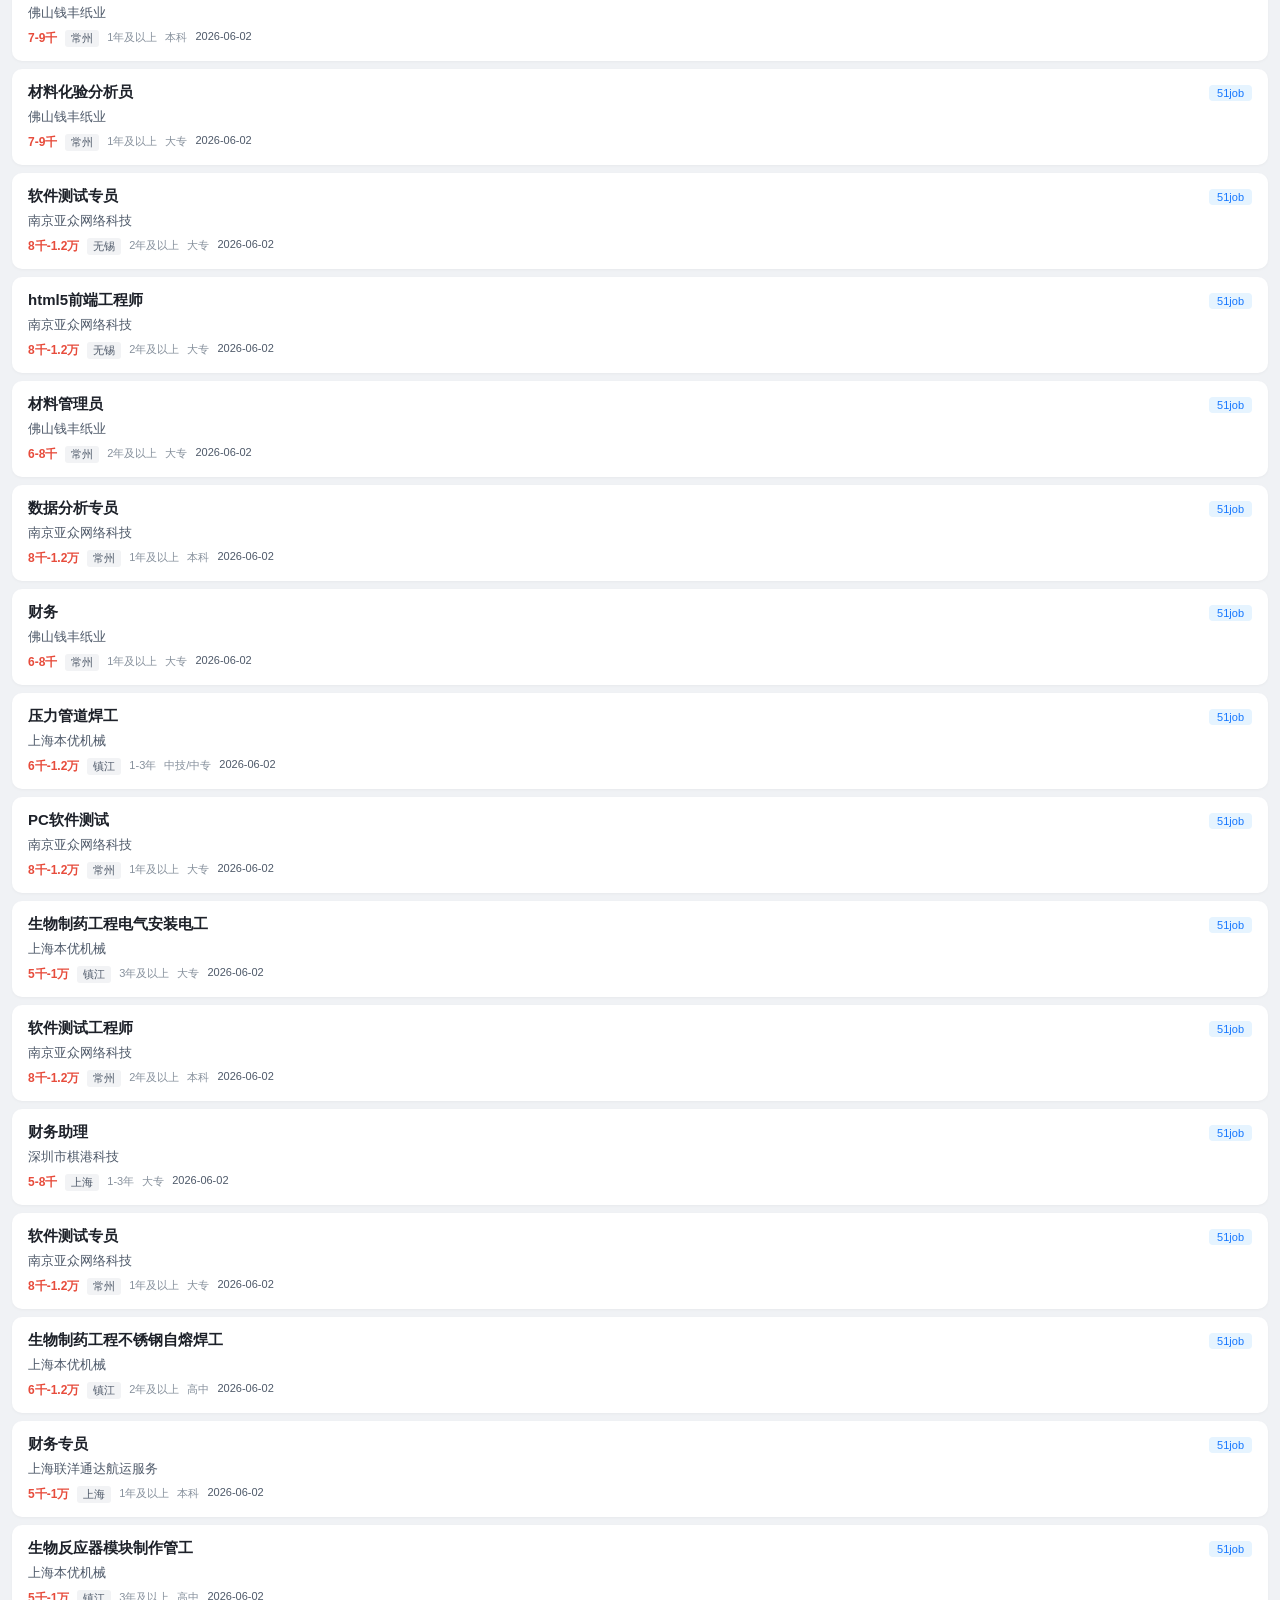
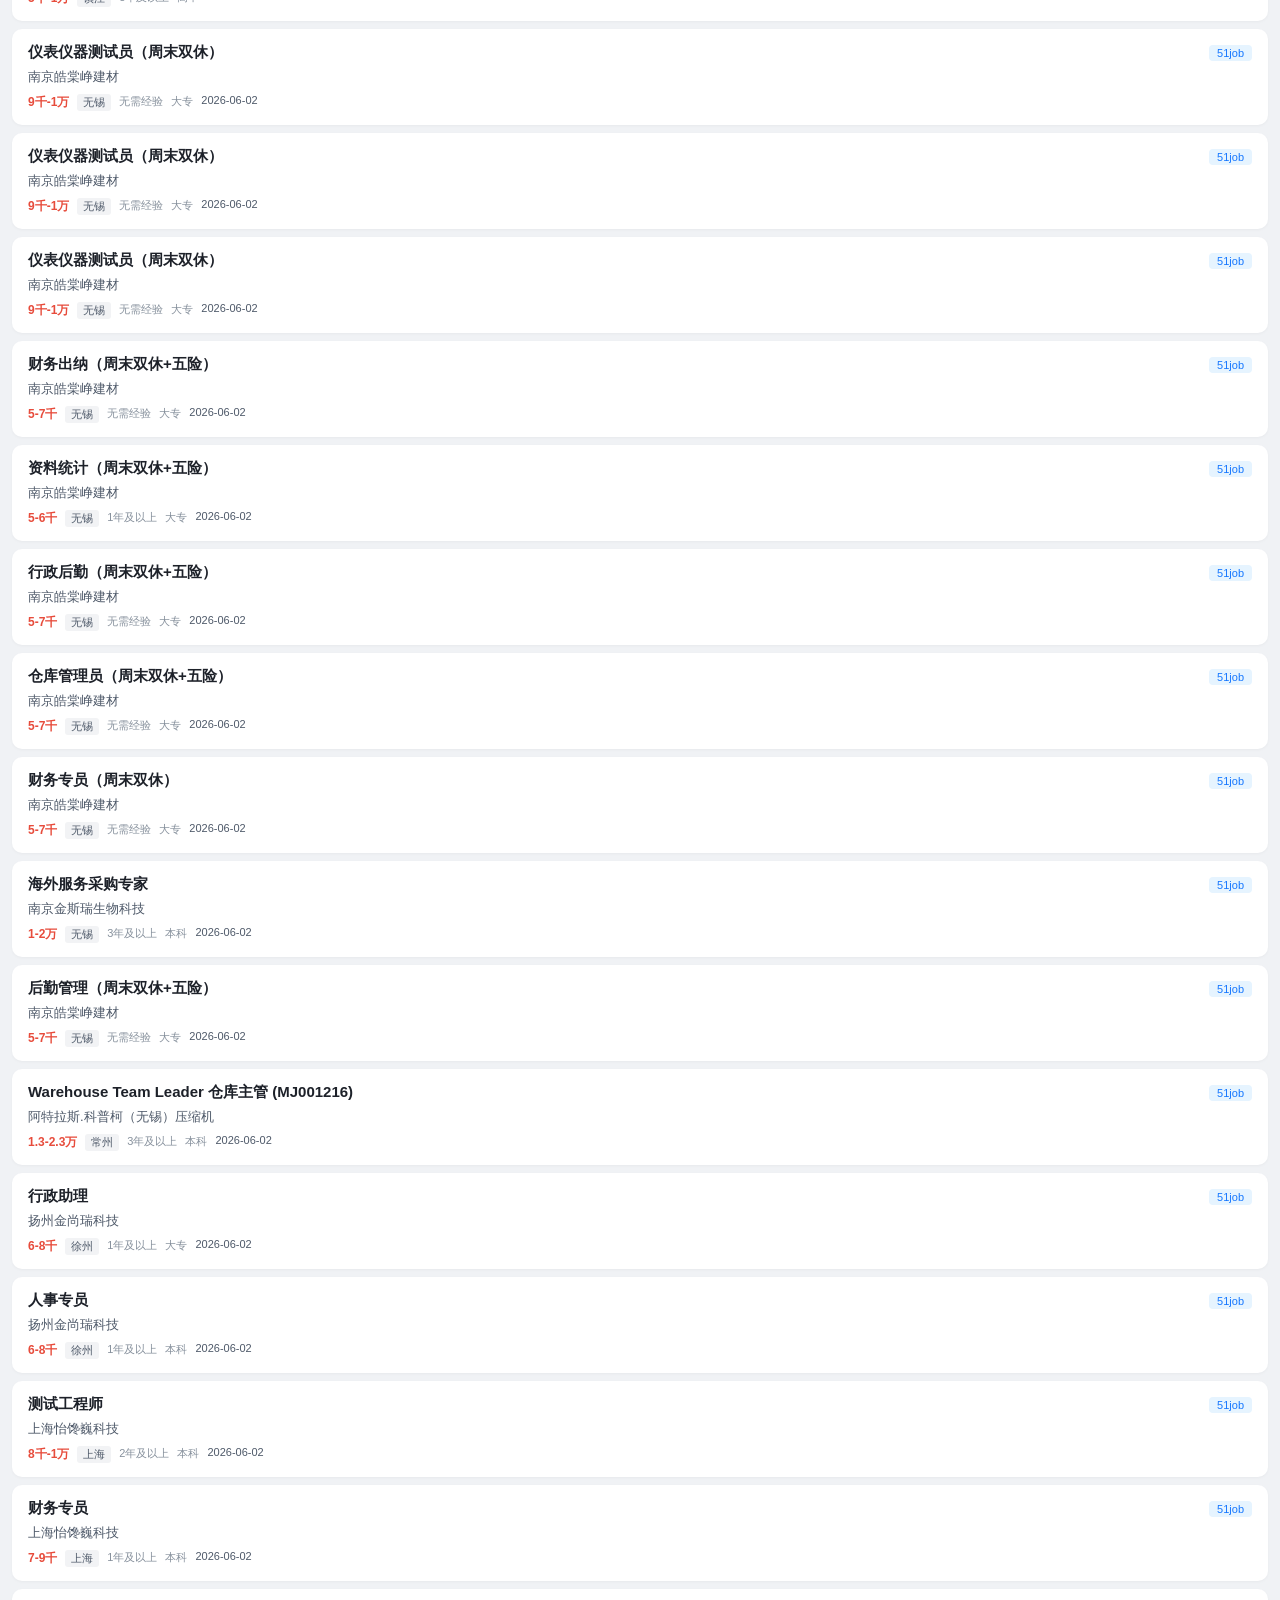
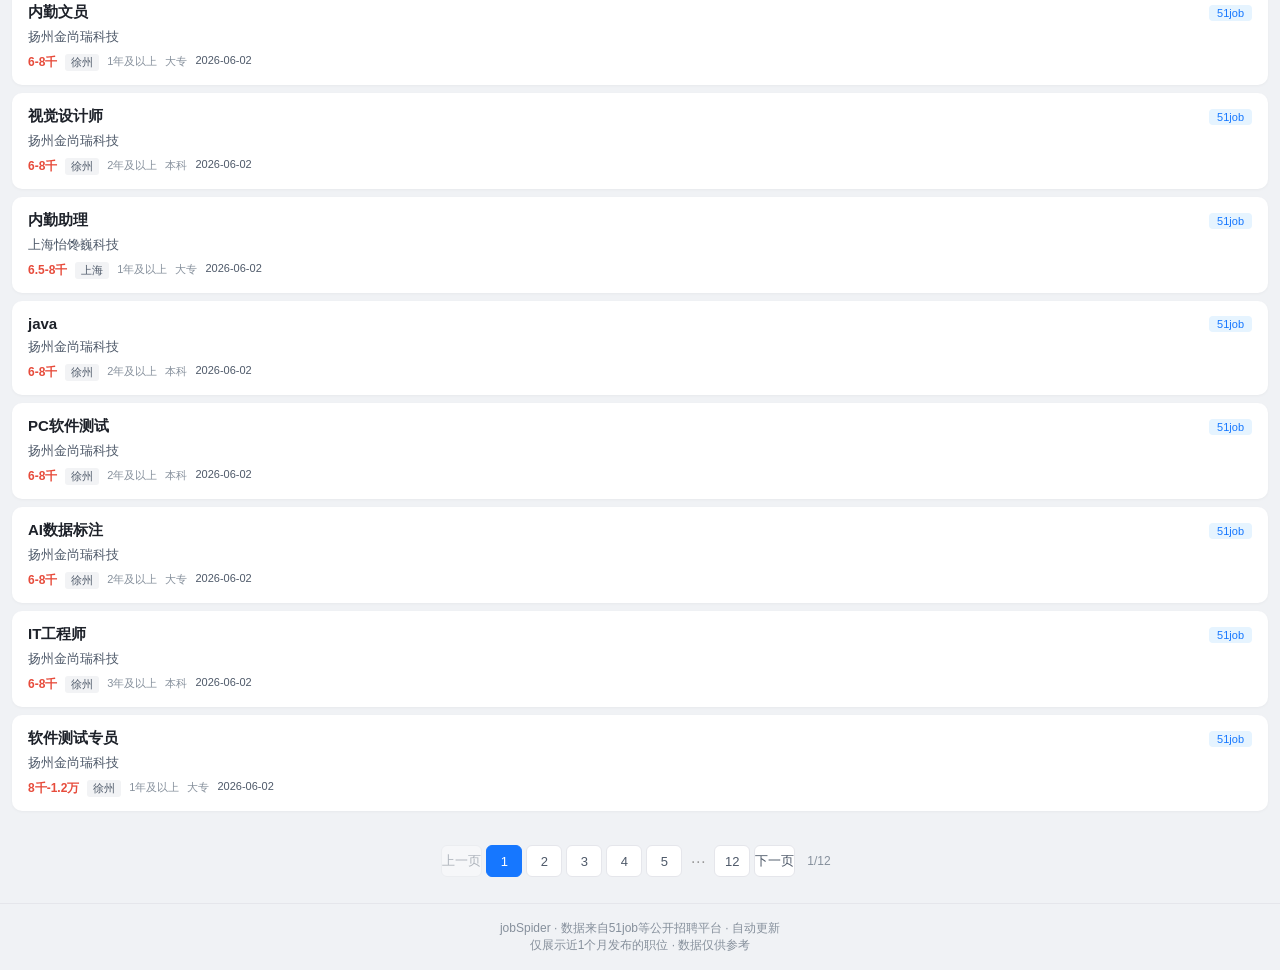
==== commit 9d81ee11: "feat: 可展开统计面板(城市分布、学历要求、薪资概要)，修复toggleStatsPanel作用域bug - 添加可折叠的详细统计面板(城市分布Top5柱状图、学历分布、薪资概要) - 修复 to" ====
--- a/web/index.html
+++ b/web/index.html
@@ -77,6 +77,12 @@
 
 <div class="info-bar" id="infoBar"></div>
 
+<!-- 可展开的统计面板 -->
+<div class="stats-panel-toggle" id="statsToggle" onclick="toggleStatsPanel()">
+    ▼ 查看详细统计
+</div>
+<div class="stats-panel" id="statsPanel"></div>
+
 <div class="jobs-list" id="jobsList">
     <div class="loading-box"><span class="spinner"></span><br>加载中...</div>
 </div>
--- a/web/css/style.css
+++ b/web/css/style.css
@@ -103,6 +103,44 @@
     transition: border-color 0.2s;
 }
 select:focus, input[type="text"]:focus { border-color: var(--primary); }
+
+/* ─── Stats Panel ────────────────────── */
+.stats-panel-toggle {
+    text-align: center; padding: 8px 16px;
+    font-size: 13px; color: var(--primary);
+    cursor: pointer; background: white;
+    margin: 6px 10px; border-radius: 6px;
+    box-shadow: 0 1px 2px rgba(0,0,0,0.04);
+    transition: background 0.2s;
+}
+.stats-panel-toggle:hover { background: #e6f4ff; }
+.stats-panel {
+    max-height: 0; overflow: hidden;
+    transition: max-height 0.3s;
+    background: white; margin: 0 10px;
+    border-radius: 6px; padding: 0;
+}
+.stats-panel.visible {
+    max-height: 500px; padding: 16px;
+    box-shadow: 0 1px 2px rgba(0,0,0,0.04);
+}
+.stats-grid {
+    display: grid; grid-template-columns: repeat(auto-fit, minmax(200px, 1fr));
+    gap: 16px;
+}
+.stats-section h3 {
+    font-size: 14px; color: var(--text); margin-bottom: 8px;
+}
+.bar-row {
+    display: flex; align-items: center; gap: 6px; margin-bottom: 4px;
+}
+.bar-label { font-size: 12px; color: var(--text-light); width: 40px; text-align: right; }
+.bar-track { flex: 1; height: 16px; background: var(--tag-bg); border-radius: 4px; overflow: hidden; }
+.bar-fill { height: 100%; border-radius: 4px; transition: width 0.5s; }
+.bar-value { font-size: 12px; color: var(--text-muted); width: 30px; }
+.stat-item { display: flex; justify-content: space-between; padding: 4px 0; }
+.stat-label { font-size: 12px; color: var(--text-muted); }
+.stat-num { font-size: 12px; color: var(--text); font-weight: 500; }
 
 /* ─── Info Bar ──────────────────────── */
 .info-bar {
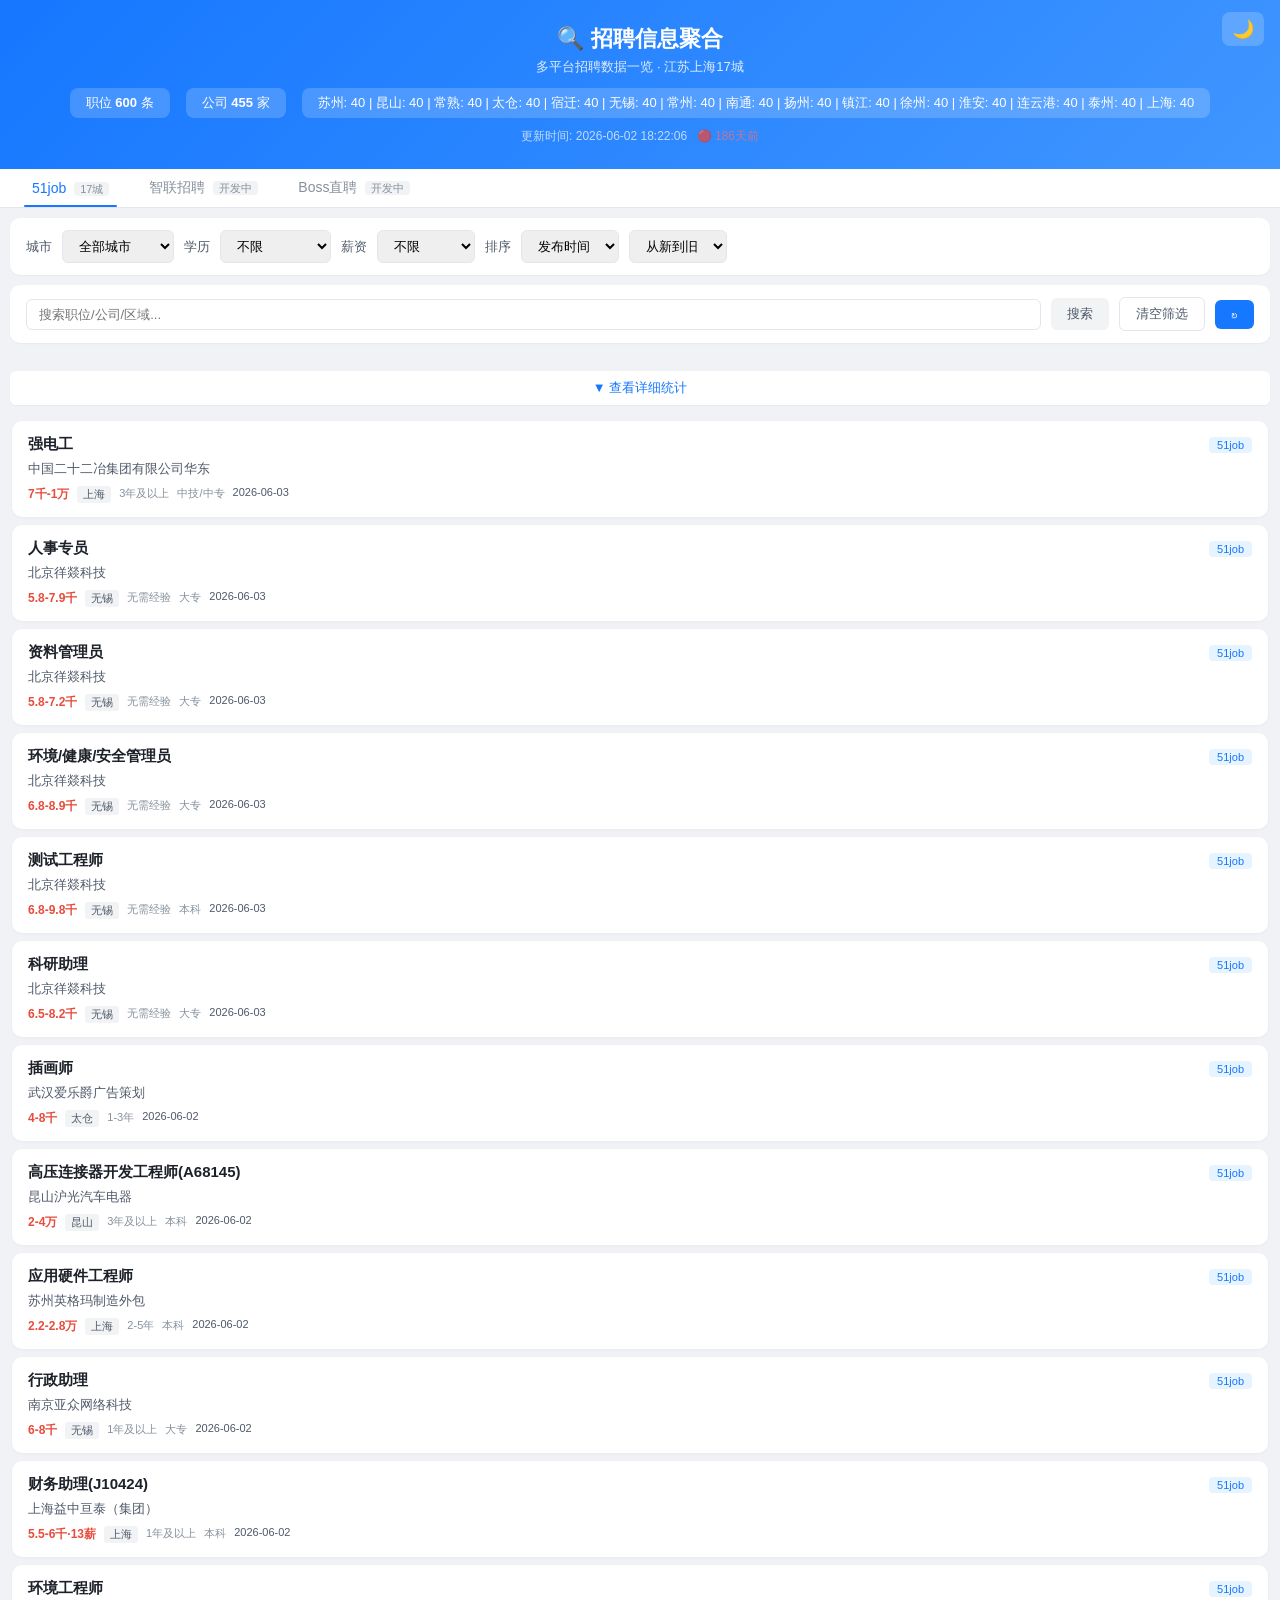
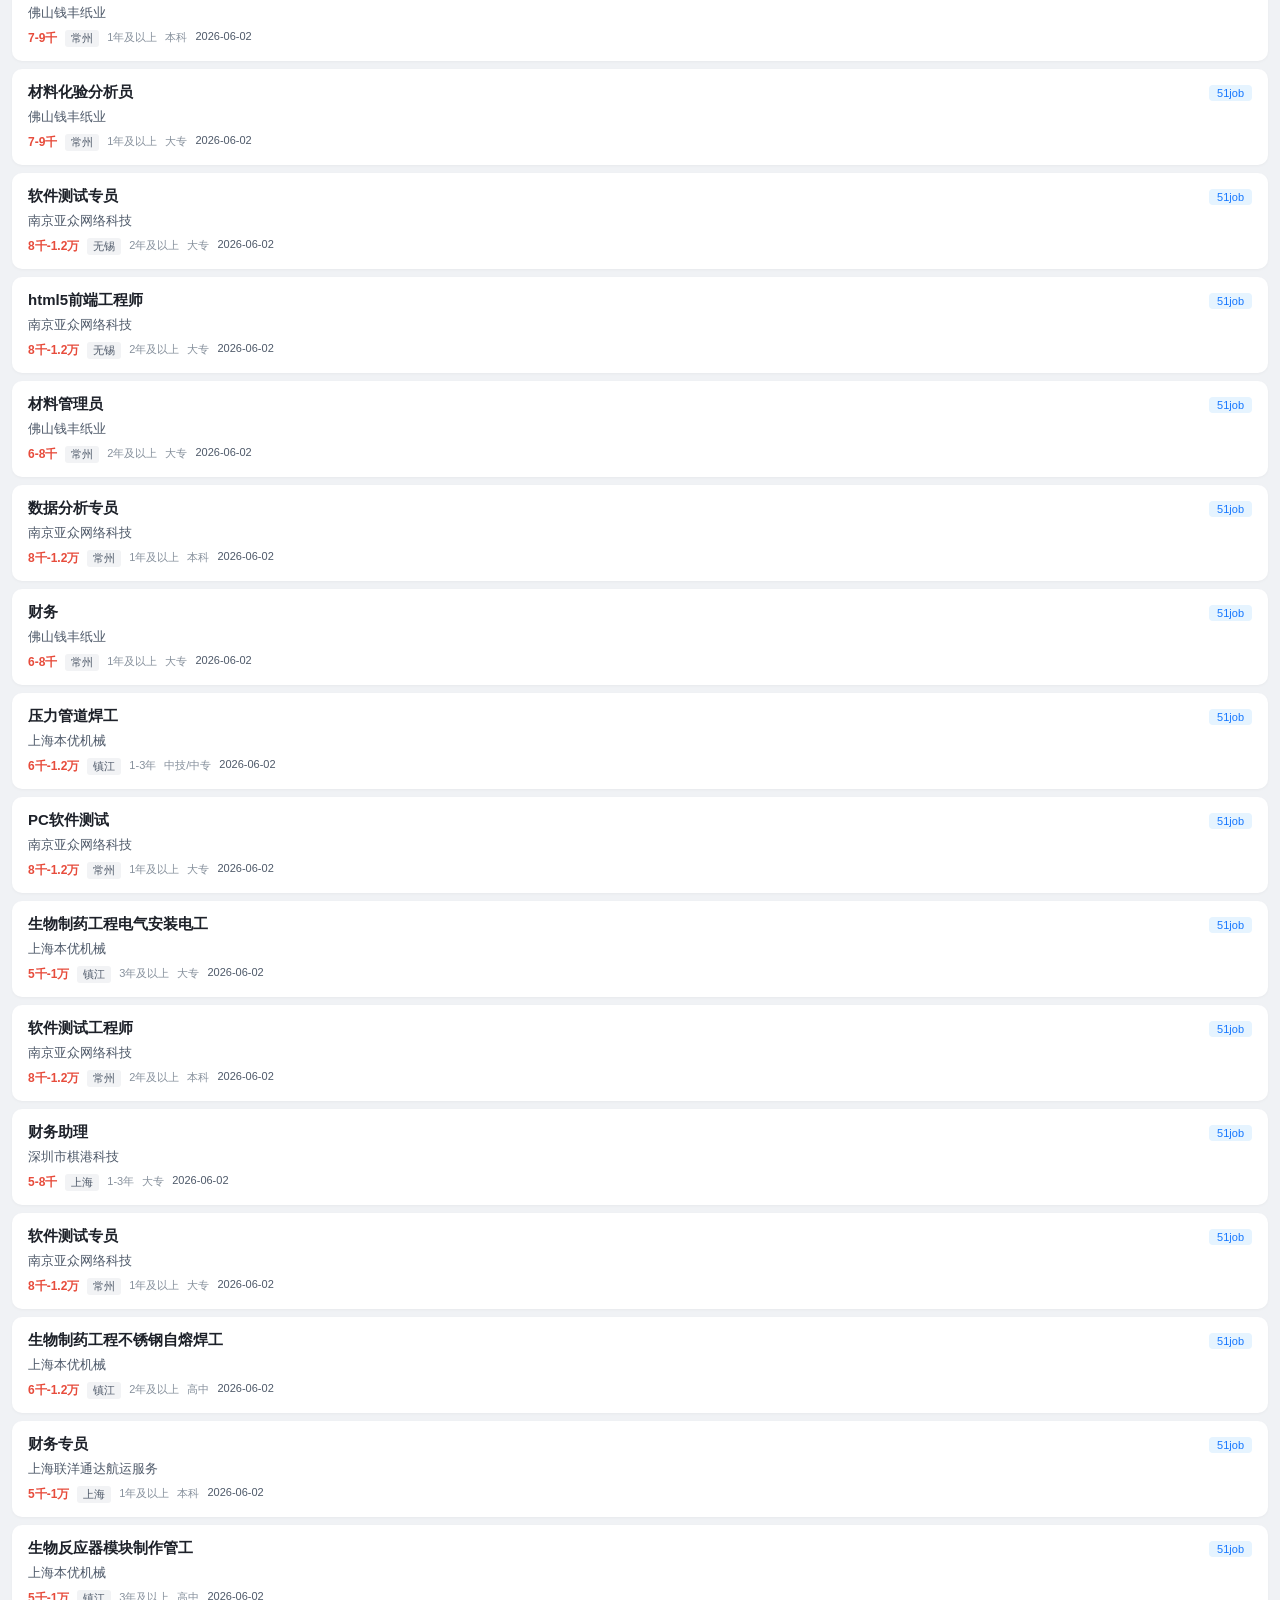
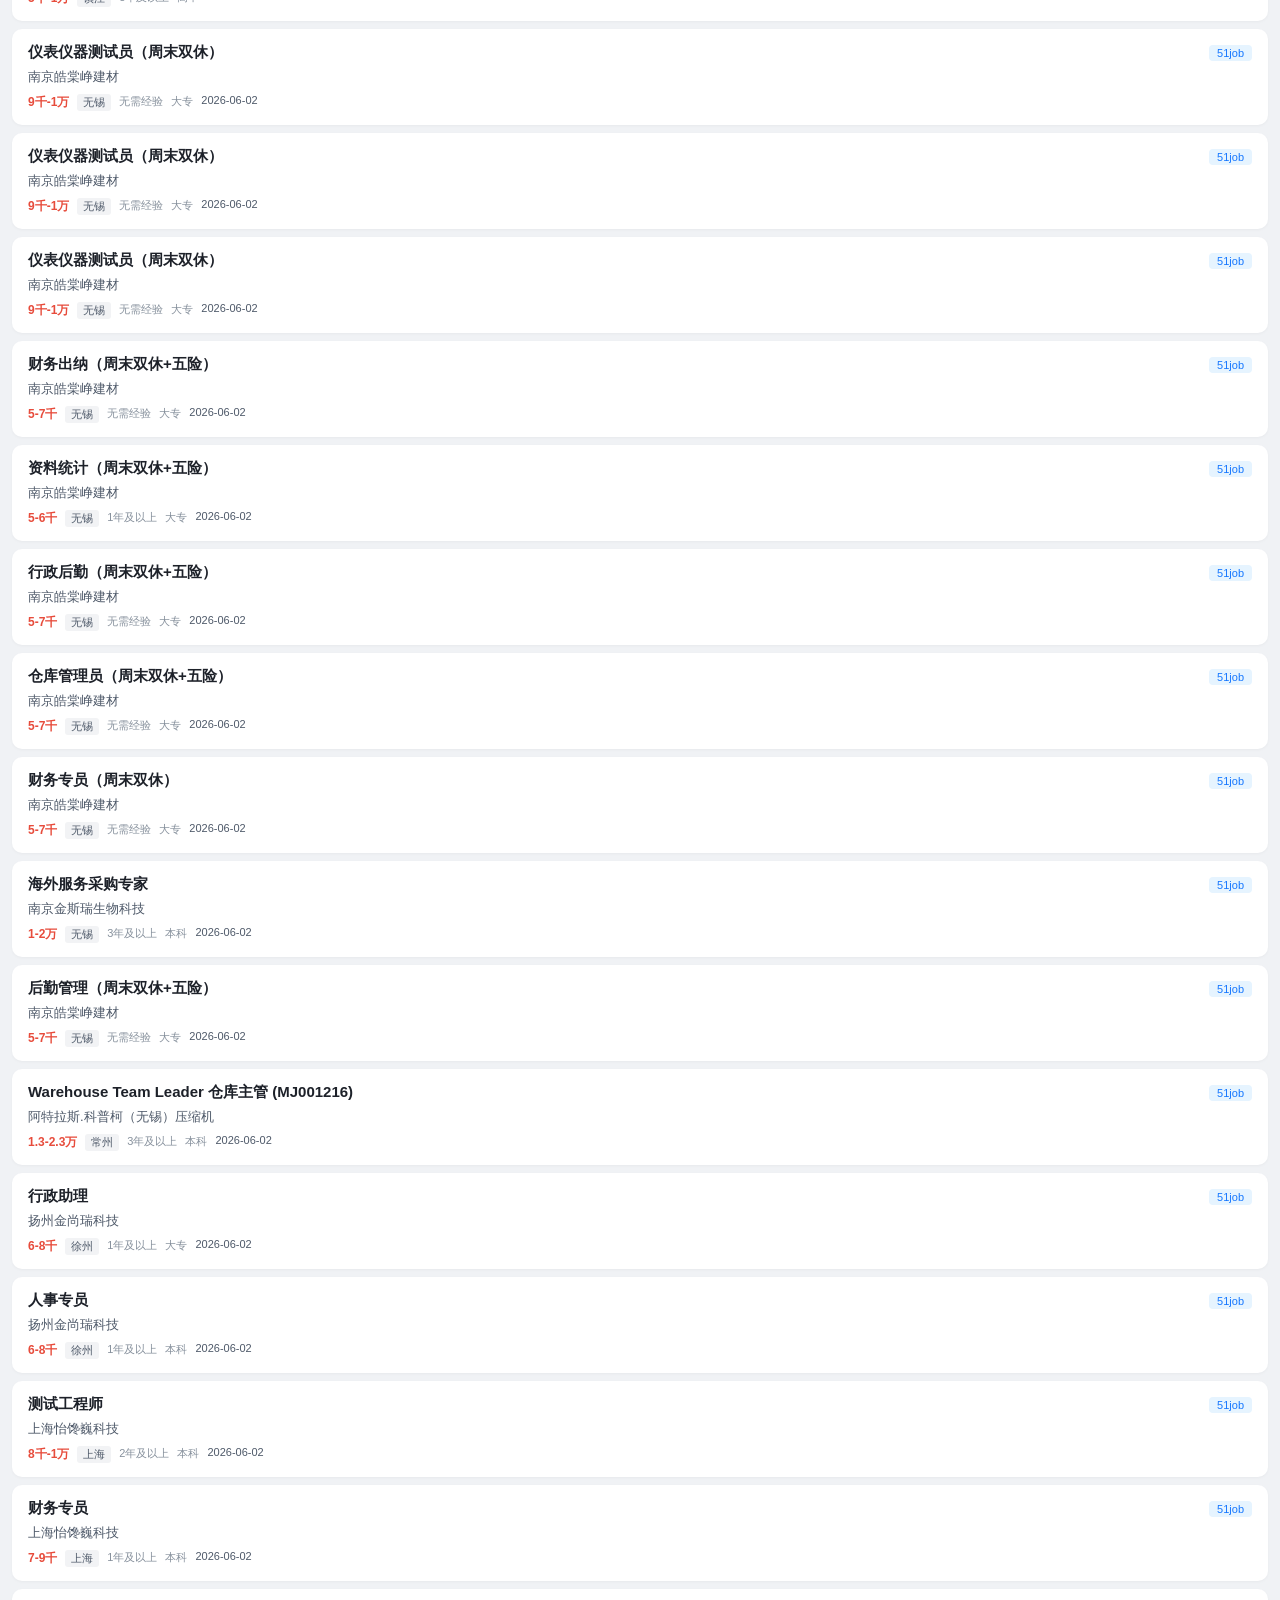
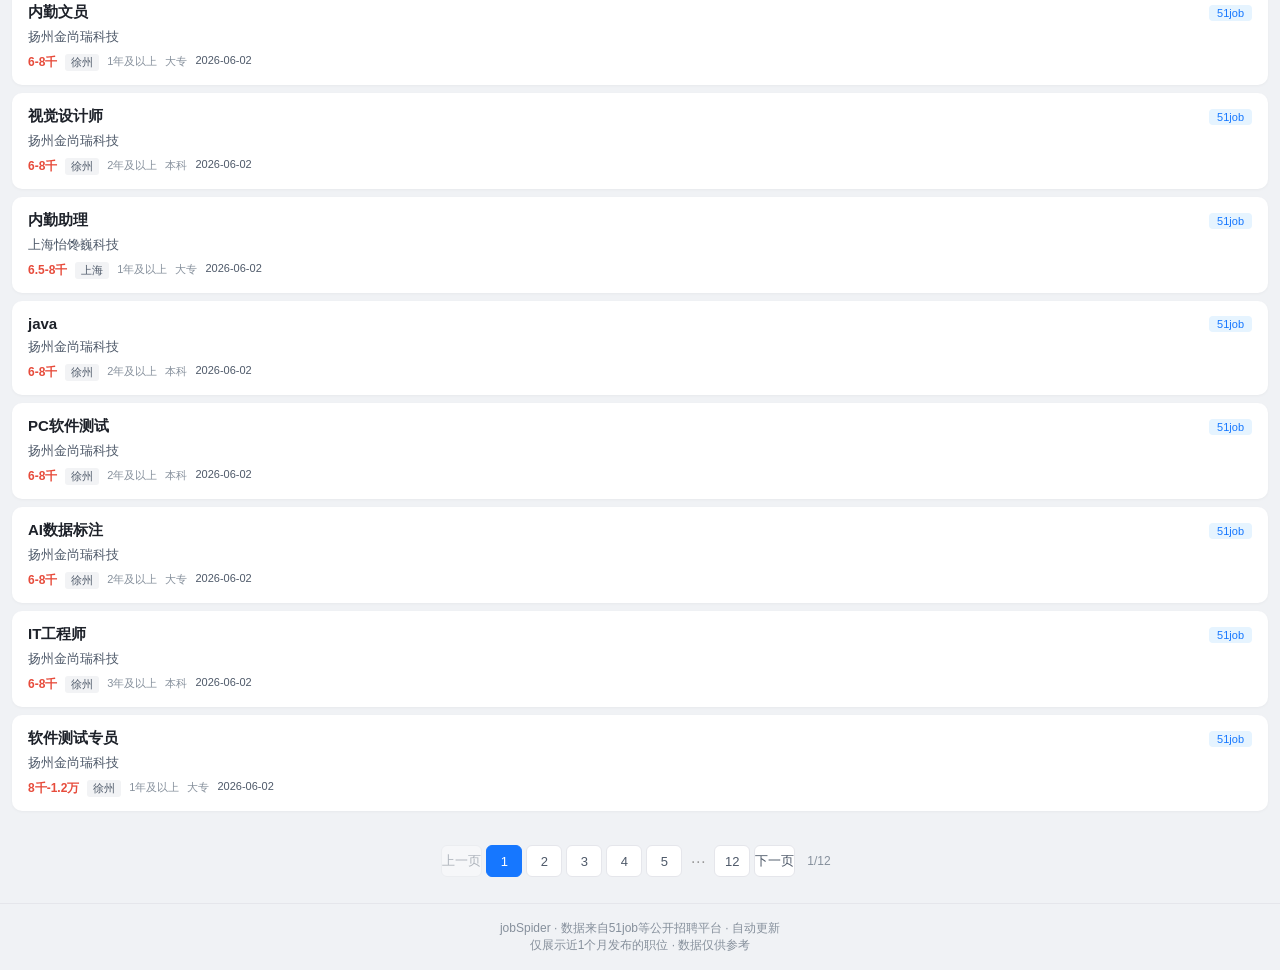
==== commit e9ce236e: "feat: 深色模式、薪资筛选、搜索高亮、回到顶部、学历及以上逻辑 - 深色模式: CSS变量切换[data-theme=dark], localStorage持久化, 自动检测系统偏好 - 薪资范围" ====
--- a/web/index.html
+++ b/web/index.html
@@ -16,6 +16,7 @@
 <body>
 
 <div class="header">
+    <button class="theme-toggle" id="themeToggle" onclick="toggleTheme()" title="切换主题">🌙</button>
     <h1>🔍 招聘信息聚合</h1>
     <div class="subtitle">多平台招聘数据一览 · 江苏上海17城</div>
     <div class="stats-row">
@@ -48,13 +49,24 @@
     <label>学历</label>
     <select id="educationFilter" onchange="loadJobs(1)">
         <option value="">不限</option>
-        <option value="大专">大专</option>
-        <option value="本科">本科</option>
-        <option value="硕士">硕士</option>
         <option value="博士">博士</option>
+        <option value="硕士">硕士及以上</option>
+        <option value="本科">本科及以上</option>
+        <option value="大专">大专及以上</option>
         <option value="中专">中专/中技</option>
         <option value="高中">高中</option>
         <option value="初中">初中及以下</option>
+    </select>
+    <label>薪资</label>
+    <select id="salaryFilter" onchange="loadJobs(1)">
+        <option value="">不限</option>
+        <option value="0-3k">3k以下</option>
+        <option value="3-5k">3k-5k</option>
+        <option value="5-10k">5k-10k</option>
+        <option value="10-20k">10k-20k</option>
+        <option value="20-50k">20k-50k</option>
+        <option value="50k+">50k以上</option>
+        <option value="negotiable">薪资面议</option>
     </select>
     <label>排序</label>
     <select id="sortField" onchange="loadJobs(1)">
@@ -94,6 +106,8 @@
     <p>仅展示近1个月发布的职位 · 数据仅供参考</p>
 </footer>
 
+<button class="back-to-top" id="backToTop" onclick="window.scrollTo({top:0,behavior:'smooth'})" title="回到顶部">↑</button>
+
 <script src="js/render.js"></script>
 <script src="js/app.js"></script>
 </body>
--- a/web/css/style.css
+++ b/web/css/style.css
@@ -11,11 +11,42 @@
     --salary-negotiable: #86909c;
     --tag-bg: #f2f3f5;
     --tag-text: #4e5969;
+    --info-bg: #e6f4ff;
+    --skeleton-shimmer-a: var(--tag-bg);
+    --skeleton-shimmer-b: var(--border);
 
     /* 平台色 */
     --color-51job: #1677ff;
     --color-zhilian: #f5222d;
     --color-boss: #00b38a;
+
+    /* 暗色主题变量（默认不激活） */
+    --dark-bg: #141414;
+    --dark-card-bg: #1e1e1e;
+    --dark-text: #e5e6eb;
+    --dark-text-light: #a8a8a8;
+    --dark-text-muted: #6b6b6b;
+    --dark-border: #333;
+    --dark-tag-bg: #2a2a2a;
+    --dark-info-bg: #1a2636;
+    --dark-primary: #4096ff;
+    --dark-skeleton-a: #2a2a2a;
+    --dark-skeleton-b: #333;
+}
+[data-theme="dark"] {
+    --bg: var(--dark-bg);
+    --card-bg: var(--dark-card-bg);
+    --text: var(--dark-text);
+    --text-light: var(--dark-text-light);
+    --text-muted: var(--dark-text-muted);
+    --border: var(--dark-border);
+    --tag-bg: var(--dark-tag-bg);
+    --tag-text: var(--dark-text-light);
+    --info-bg: var(--dark-info-bg);
+    --salary: #ff6b6b;
+    --salary-negotiable: var(--dark-text-muted);
+    --skeleton-shimmer-a: var(--dark-skeleton-a);
+    --skeleton-shimmer-b: var(--dark-skeleton-b);
 }
 * { margin: 0; padding: 0; box-sizing: border-box; }
 body {
@@ -30,7 +61,16 @@
 .header {
     background: linear-gradient(135deg, var(--color-51job) 0%, #4096ff 100%);
     color: white; padding: 24px 20px; text-align: center;
-}
+    position: relative;
+}
+.header .theme-toggle {
+    position: absolute; top: 12px; right: 16px;
+    background: rgba(255,255,255,0.18); border: none;
+    color: white; font-size: 18px; cursor: pointer;
+    padding: 6px 10px; border-radius: 8px;
+    transition: background 0.2s;
+}
+.header .theme-toggle:hover { background: rgba(255,255,255,0.3); }
 .header h1 { font-size: 22px; font-weight: 600; margin-bottom: 4px; }
 .header .subtitle { font-size: 13px; opacity: 0.85; margin-bottom: 12px; }
 .stats-row {
@@ -54,7 +94,7 @@
 
 /* ─── Tabs ──────────────────────────── */
 .tabs {
-    display: flex; background: white; padding: 0 12px;
+    display: flex; background: var(--card-bg); padding: 0 12px;
     border-bottom: 1px solid var(--border); gap: 0;
 }
 .tab-btn {
@@ -80,7 +120,7 @@
 
 /* ─── Controls ──────────────────────── */
 .controls {
-    padding: 12px 16px; background: white; margin: 10px;
+    padding: 12px 16px; background: var(--card-bg); margin: 10px;
     border-radius: 10px; display: flex; gap: 10px;
     align-items: center; flex-wrap: wrap;
     box-shadow: 0 1px 2px rgba(0,0,0,0.04);
@@ -95,7 +135,7 @@
 .btn-primary:hover { background: var(--primary-dark); }
 .btn-light { background: var(--tag-bg); color: var(--text-light); }
 .btn-light:hover { background: var(--border); }
-.btn-secondary { background: #fff; color: var(--text-light); border: 1px solid var(--border); }
+.btn-secondary { background: var(--card-bg); color: var(--text-light); border: 1px solid var(--border); }
 .btn-secondary:hover { background: var(--tag-bg); }
 select, input[type="text"] {
     padding: 7px 12px; border: 1px solid var(--border);
@@ -108,7 +148,7 @@
 .stats-panel-toggle {
     text-align: center; padding: 8px 16px;
     font-size: 13px; color: var(--primary);
-    cursor: pointer; background: white;
+    cursor: pointer; background: var(--card-bg);
     margin: 6px 10px; border-radius: 6px;
     box-shadow: 0 1px 2px rgba(0,0,0,0.04);
     transition: background 0.2s;
@@ -117,7 +157,7 @@
 .stats-panel {
     max-height: 0; overflow: hidden;
     transition: max-height 0.3s;
-    background: white; margin: 0 10px;
+    background: var(--card-bg); margin: 0 10px;
     border-radius: 6px; padding: 0;
 }
 .stats-panel.visible {
@@ -149,7 +189,7 @@
     transition: all 0.3s; opacity: 0; max-height: 0;
 }
 .info-bar.visible {
-    background: #e6f4ff; opacity: 1; max-height: 30px;
+    background: var(--info-bg); opacity: 1; max-height: 30px;
     margin: 6px 10px; border-radius: 6px;
 }
 
@@ -180,6 +220,9 @@
 .source-tag.job51 { background: #e6f4ff; color: var(--color-51job); }
 .source-tag.zhilian { background: #fff1f0; color: var(--color-zhilian); }
 .source-tag.boss { background: #e6fffb; color: var(--color-boss); }
+[data-theme="dark"] .source-tag.job51 { background: #1a2636; }
+[data-theme="dark"] .source-tag.zhilian { background: #2a1a1a; }
+[data-theme="dark"] .source-tag.boss { background: #1a2e2e; }
 
 .job-company {
     color: var(--text-light); font-size: 13px; margin-bottom: 8px;
@@ -211,7 +254,7 @@
 }
 .page-btn {
     min-width: 36px; height: 32px; border: 1px solid var(--border);
-    border-radius: 6px; background: white; cursor: pointer;
+    border-radius: 6px; background: var(--card-bg); cursor: pointer;
     font-size: 13px; color: var(--text-light); transition: all 0.15s;
 }
 .page-btn:hover { border-color: var(--primary); color: var(--primary); }
@@ -244,7 +287,7 @@
 }
 .skeleton-line {
     height: 14px; margin-bottom: 8px; border-radius: 4px;
-    background: linear-gradient(90deg, var(--tag-bg) 25%, var(--border) 50%, var(--tag-bg) 75%);
+    background: linear-gradient(90deg, var(--skeleton-shimmer-a) 25%, var(--skeleton-shimmer-b) 50%, var(--skeleton-shimmer-a) 75%);
     background-size: 200% 100%;
     animation: shimmer 1.5s infinite;
 }
@@ -277,6 +320,29 @@
     color: var(--text-muted); border-top: 1px solid var(--border);
     margin-top: 10px;
 }
+
+/* ─── Search Highlight ─────────────── */
+.search-highlight {
+    background: #ffe58f; color: #1d2129; padding: 1px 2px; border-radius: 2px;
+}
+[data-theme="dark"] .search-highlight {
+    background: #594214; color: #e5e6eb;
+}
+
+/* ─── Back-to-Top ──────────────────── */
+.back-to-top {
+    position: fixed; bottom: 24px; right: 24px;
+    width: 40px; height: 40px;
+    background: var(--primary); color: white;
+    border: none; border-radius: 50%;
+    font-size: 18px; cursor: pointer;
+    box-shadow: 0 2px 8px rgba(0,0,0,0.15);
+    opacity: 0; transform: translateY(10px);
+    transition: opacity 0.3s, transform 0.3s;
+    z-index: 100;
+}
+.back-to-top.visible { opacity: 1; transform: translateY(0); }
+.back-to-top:hover { background: var(--primary-dark); }
 
 /* ─── Responsive ────────────────────── */
 @media (max-width: 600px) {
